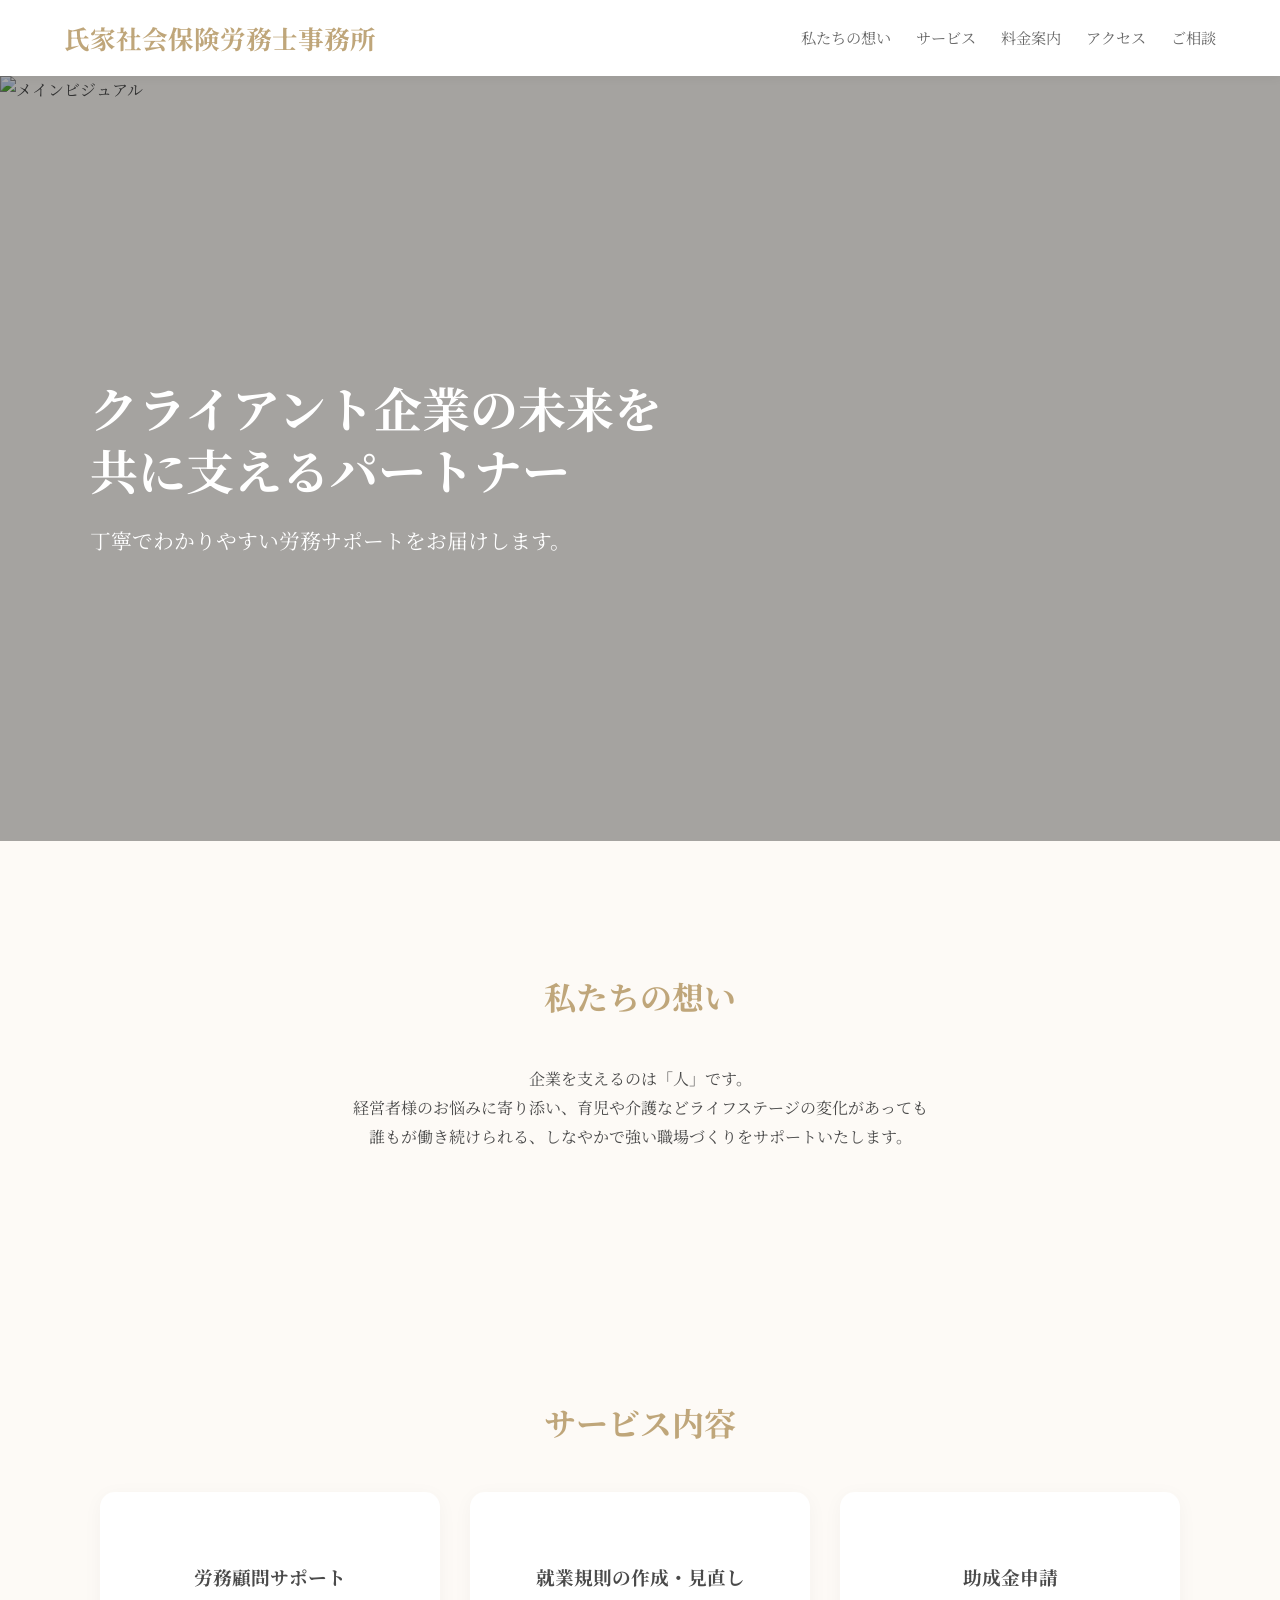
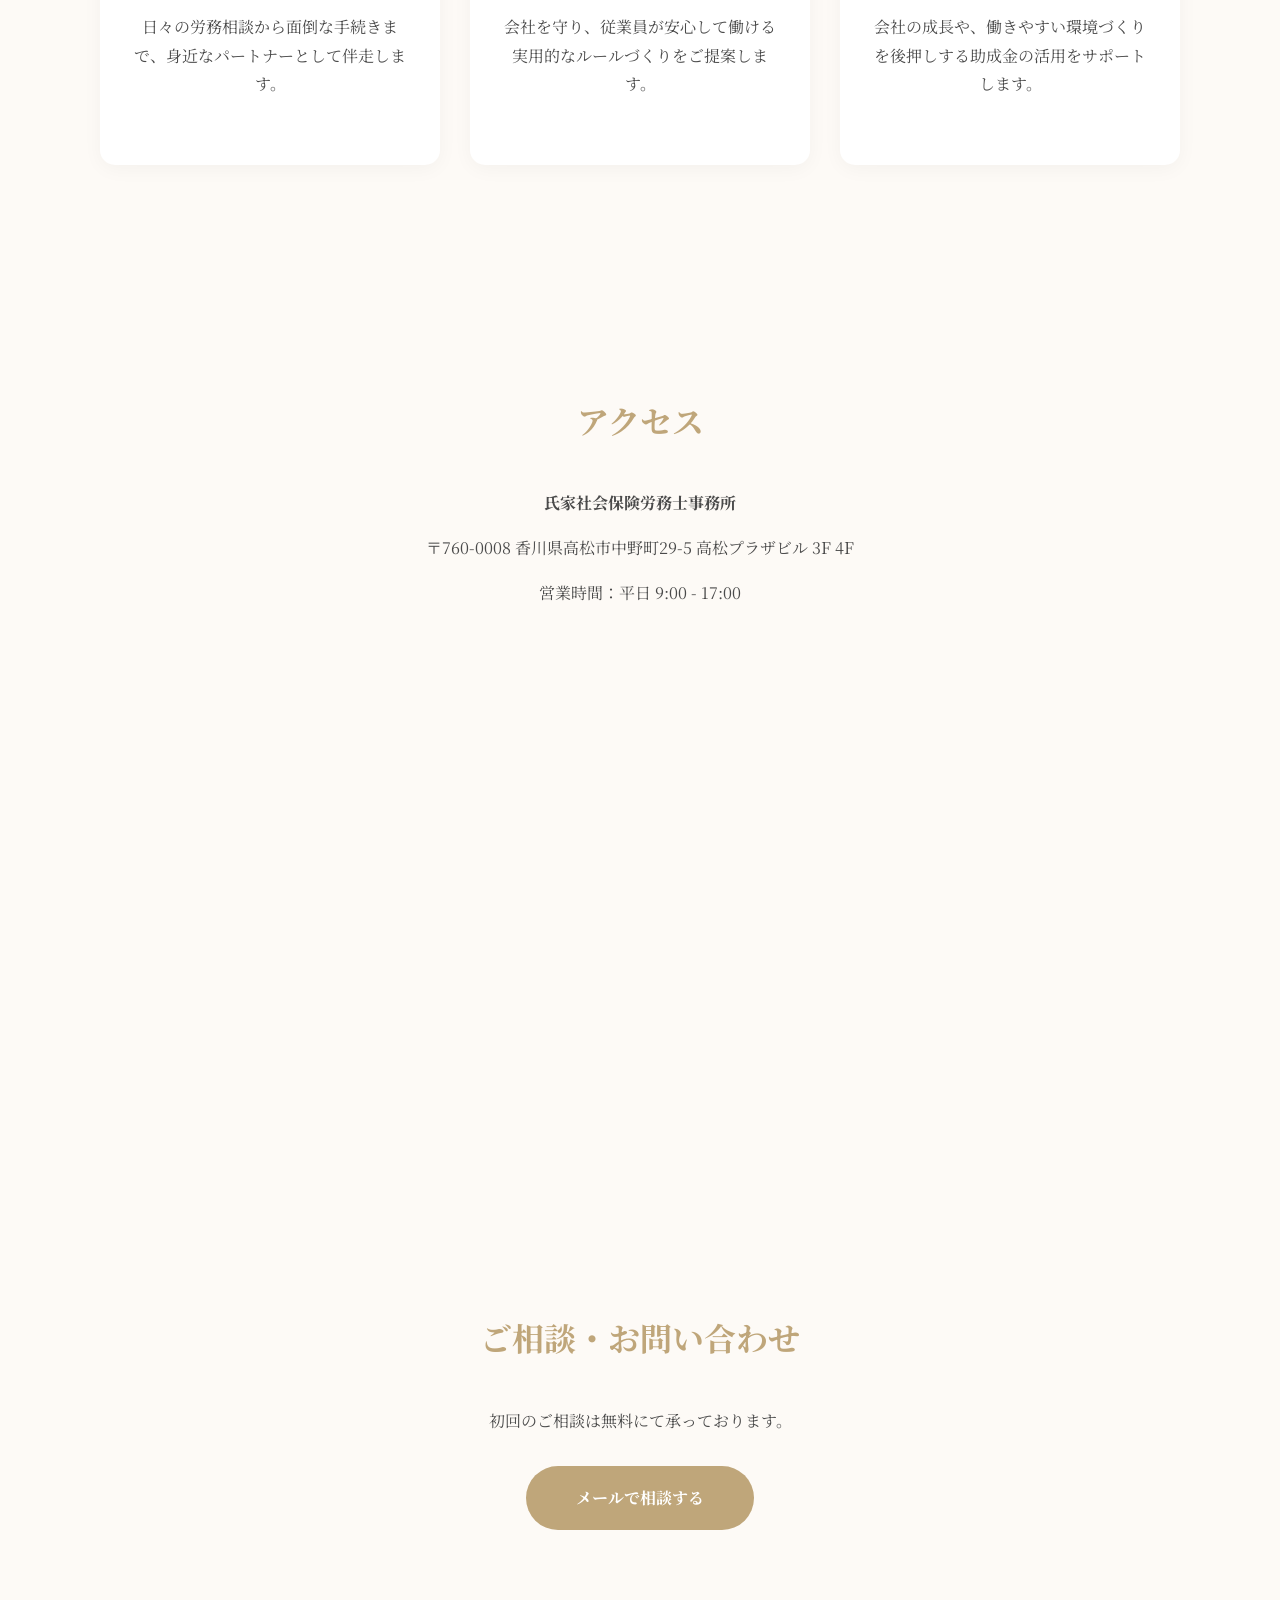
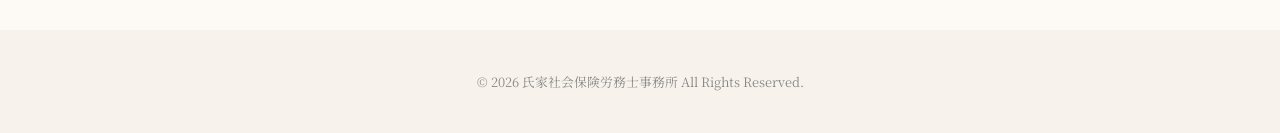
==== index.html @ ab35ffa1 "Add files via upload" ====
<!DOCTYPE html>
<html lang="ja">
<head>
    <meta charset="UTF-8">
    <meta name="viewport" content="width=device-width, initial-scale=1.0">
    <title>氏家社会保険労務士事務所 | 高松市の労務サポート</title>
    <link rel="preconnect" href="https://fonts.googleapis.com">
    <link rel="preconnect" href="https://fonts.gstatic.com" crossorigin>
    <link href="https://fonts.googleapis.com/css2?family=Noto+Serif+JP:wght@400;700&display=swap" rel="stylesheet">
    <link rel="stylesheet" href="style.css">
</head>
<body>
    <header>
        <div class="logo"><a href="index.html">氏家社会保険労務士事務所</a></div>
        <nav>
            <ul>
                <li><a href="#about">私たちの想い</a></li>
                <li><a href="#service">サービス</a></li>
                <li><a href="price.html">料金案内</a></li>
                <li><a href="#access">アクセス</a></li>
                <li><a href="contact.html">ご相談</a></li>
            </ul>
        </nav>
    </header>

    <section class="hero">
        <div class="hero-image-wrapper">
            <img src="hero-image.png" alt="メインビジュアル">
        </div>
        <div class="hero-container fade-in">
            <div class="hero-text">
                <h1>クライアント企業の未来を<br>共に支えるパートナー</h1>
                <p>丁寧でわかりやすい労務サポートをお届けします。</p>
            </div>
        </div>
    </section>

    <section id="about" class="section">
        <div class="container fade-in">
            <h2>私たちの想い</h2>
            <p>企業を支えるのは「人」です。<br>
            経営者様のお悩みに寄り添い、育児や介護などライフステージの変化があっても<br>
            誰もが働き続けられる、しなやかで強い職場づくりをサポートいたします。</p>
        </div>
    </section>

    <section id="service" class="section">
        <h2 class="fade-in">サービス内容</h2>
        <div class="cards">
            <a href="service-consultation.html" class="card fade-in">
                <h3>労務顧問サポート</h3>
                <p>日々の労務相談から面倒な手続きまで、身近なパートナーとして伴走します。</p>
            </a>
            <a href="service-rules.html" class="card fade-in">
                <h3>就業規則の作成・見直し</h3>
                <p>会社を守り、従業員が安心して働ける実用的なルールづくりをご提案します。</p>
            </a>
            <a href="service-subsidy.html" class="card fade-in">
                <h3>助成金申請</h3>
                <p>会社の成長や、働きやすい環境づくりを後押しする助成金の活用をサポートします。</p>
            </a>
        </div>
    </section>

    <section id="access" class="section">
        <h2 class="fade-in">アクセス</h2>
        <div class="access-details fade-in">
            <div class="office-info">
                <p><strong>氏家社会保険労務士事務所</strong></p>
                <p>〒760-0008 香川県高松市中野町29-5 高松プラザビル 3F 4F</p>
                <p>営業時間：平日 9:00 - 17:00</p>
            </div>
        </div>
        <div class="map-container fade-in">
            <iframe src="https://www.google.com/maps/embed?pb=!1m18!1m12!1m3!1d3294.6793310528474!2d134.04126358259532!3d34.33318500357016!2m3!1f0!2f0!3f0!3m2!1i1024!2i768!4f13.1!3m3!1m2!1s0x3553ebbcf564d077%3A0x7cace5f5bb4e8a1f!2z44CSNzYwLTAwMDgg6aaZ5bed55yM6auY5p2-5biC5Lit6YeO55S677yS77yZ4oiS77yVIOmrmOadvuODl-ODqeOCtuODk-ODqw!5e0!3m2!1sja!2sjp!4v1772976611760!5m2!1sja!2sjp" width="600" height="450" style="border:0;" allowfullscreen="" loading="lazy" referrerpolicy="no-referrer-when-downgrade"></iframe>
        </div>
    </section>

    <section id="contact-cta" class="section">
        <h2 class="fade-in">ご相談・お問い合わせ</h2>
        <p class="fade-in">初回のご相談は無料にて承っております。</p>
        <div class="fade-in" style="margin-top: 30px;">
            <a href="contact.html" class="btn">メールで相談する</a>
        </div>
    </section>

    <footer>
        <p class="copyright">© 2026 氏家社会保険労務士事務所 All Rights Reserved.</p>
    </footer>

    <script src="script.js"></script>
</body>
</html>
---- style.css ----
/* --- 全体の基本 --- */
body {
    font-family: 'Noto Serif JP', serif;
    margin: 0;
    line-height: 1.8;
    color: #4a4a4a;
    background-color: #fdfaf6;
    -webkit-tap-highlight-color: transparent; 
}

/* ヘッダー */
header {
    display: flex;
    justify-content: space-between;
    align-items: center;
    padding: 15px 5%;
    background-color: #fff;
    box-shadow: 0 2px 10px rgba(0,0,0,0.05);
    position: sticky;
    top: 0;
    z-index: 100;
}

.logo { font-size: 1.6rem; font-weight: bold; }
.logo a { text-decoration: none; color: #bfa67a; transition: 0.3s; }
.logo a:hover { opacity: 0.7; }

header nav ul {
    list-style: none;
    display: flex;
    gap: 25px;
    margin: 0;
    padding: 0;
}

header nav a { text-decoration: none; color: #666; font-size: 0.95rem; }

/* ヒーロー：全画面・文字左寄せ */
.hero {
    position: relative;
    width: 100%;
    height: 85vh;
    overflow: hidden;
    display: flex;
    align-items: center;
}

.hero::after {
    content: '';
    position: absolute;
    top: 0; left: 0; width: 100%; height: 100%;
    background: rgba(0, 0, 0, 0.35);
    z-index: 1;
}

.hero-image-wrapper { position: absolute; top: 0; left: 0; width: 100%; height: 100%; z-index: 0; }
.hero-image-wrapper img { width: 100%; height: 100%; object-fit: cover; }

.hero-container {
    position: relative;
    z-index: 2;
    width: 100%;
    max-width: 1100px;
    margin: 0 auto;
    padding: 0 5%;
    display: flex;
    justify-content: flex-start;
}

.hero-text { text-align: left; color: #fff; }
.hero h1 { font-size: 3rem; line-height: 1.3; margin-bottom: 20px; }
.hero p { font-size: 1.3rem; }

/* セクション共通 */
.section { padding: 100px 5%; text-align: center; }
.section h2 { font-size: 2rem; color: #bfa67a; margin-bottom: 40px; }

/* カードの動き */
.cards { display: flex; justify-content: center; gap: 30px; flex-wrap: wrap; }
.card {
    display: block;
    text-decoration: none;
    background-color: #fff;
    padding: 50px 30px;
    border-radius: 15px;
    width: 280px;
    box-shadow: 0 4px 20px rgba(0,0,0,0.04);
    transition: transform 0.3s ease, box-shadow 0.3s ease; 
    cursor: pointer;
    color: inherit;
}
.card:hover, .card:active {
    transform: translateY(-10px) !important;
    box-shadow: 0 12px 40px rgba(0,0,0,0.12);
}

/* --- 【絶対固定】お問い合わせフォームデザイン --- */
.contact-page { padding: 80px 5%; background-color: #fff; }
.contact-header { text-align: center; margin-bottom: 60px; }
.contact-header h1 { display: flex; align-items: center; justify-content: center; font-size: 2rem; color: #333; }
.contact-header h1::before, .contact-header h1::after { content: ""; width: 80px; height: 1px; background: #333; margin: 0 20px; }

.form-container { max-width: 700px; margin: 0 auto; } 
.form-group { margin-bottom: 40px; text-align: left; }
.form-group label { display: block; font-weight: bold; font-size: 0.95rem; margin-bottom: 12px; }

.required { background: #e60012; color: #fff; font-size: 0.7rem; padding: 2px 6px; border-radius: 4px; margin-left: 10px; vertical-align: middle; }

.form-input { 
    width: 100%; border: none; border-bottom: 1px solid #ccc; 
    padding: 10px 0; font-size: 1rem; outline: none; transition: 0.3s; 
    background: transparent; display: block; box-sizing: border-box;
}
.form-input:focus { border-bottom: 2px solid #bfa67a; }

.form-select { padding: 8px; border: 1px solid #ccc; border-radius: 4px; width: 150px; }
.form-textarea { width: 100%; height: 150px; border: 1px solid #ccc; padding: 15px; border-radius: 5px; outline: none; box-sizing: border-box; display: block; }

.check-radio-group { display: flex; gap: 20px; margin-top: 5px; flex-wrap: wrap; }
.check-radio-group label { font-weight: normal; cursor: pointer; display: inline-flex; align-items: center; gap: 5px; }

.recaptcha-box { border: 1px solid #ccc; background: #f9f9f9; padding: 20px; width: 260px; margin: 40px 0; }

.submit-area { text-align: center; width: 100%; }
.submit-btn { 
    background: #26c6da; color: #fff; border: none; padding: 15px 80px; 
    font-size: 1.1rem; border-radius: 4px; cursor: pointer; font-weight: bold; 
    transition: 0.3s; display: inline-block; 
}
.submit-btn:hover { background: #00acc1; }

/* --- 料金・詳細ページ共通 --- */
.price-page, .service-detail { padding: 80px 5%; max-width: 900px; margin: 0 auto; }
.price-section, .detail-content { margin-bottom: 80px; }
.price-table { width: 100%; border-collapse: collapse; text-align: left; background: #fff; box-shadow: 0 4px 15px rgba(0,0,0,0.05); margin-bottom: 20px; }
.price-table th, .price-table td { padding: 20px; border-bottom: 1px solid #f0f0f0; }
.price-table th { background-color: #fbf8f2; color: #bfa67a; width: 50%; }

.price-cta { display: flex; justify-content: center; align-items: center; gap: 20px; margin-top: 50px; width: 100%; flex-wrap: wrap; }

.btn { display: inline-block; background-color: #bfa67a; color: #fff; padding: 18px 50px; border-radius: 40px; text-decoration: none; font-weight: bold; transition: 0.3s; text-align: center; }
.btn.secondary { background-color: #555; }
.btn:hover, .btn:active { transform: translateY(-3px); box-shadow: 0 6px 15px rgba(191, 166, 122, 0.5); }

/* フッター：真ん中寄せ */
footer { padding: 40px 5%; background-color: #f7f3ec; text-align: center; }
.copyright { font-size: 0.8rem; color: #888; margin: 0; display: block; }

/* アニメーション */
.fade-in { opacity: 0; transition: 0.8s ease-out; }
.fade-in.show { opacity: 1; transform: translateY(0); }
.fade-in:not(.show) { transform: translateY(30px); }

/* スマホ対応 */
@media (max-width: 768px) {
    header { flex-direction: column; padding: 20px; }
    .hero { height: 60vh; }
    .hero h1 { font-size: 1.8rem; text-align: center; }
    .card { width: 100%; }
    .price-cta { flex-direction: column; gap: 15px; }
    .btn, .submit-btn { width: 100%; padding: 15px 0; }
}
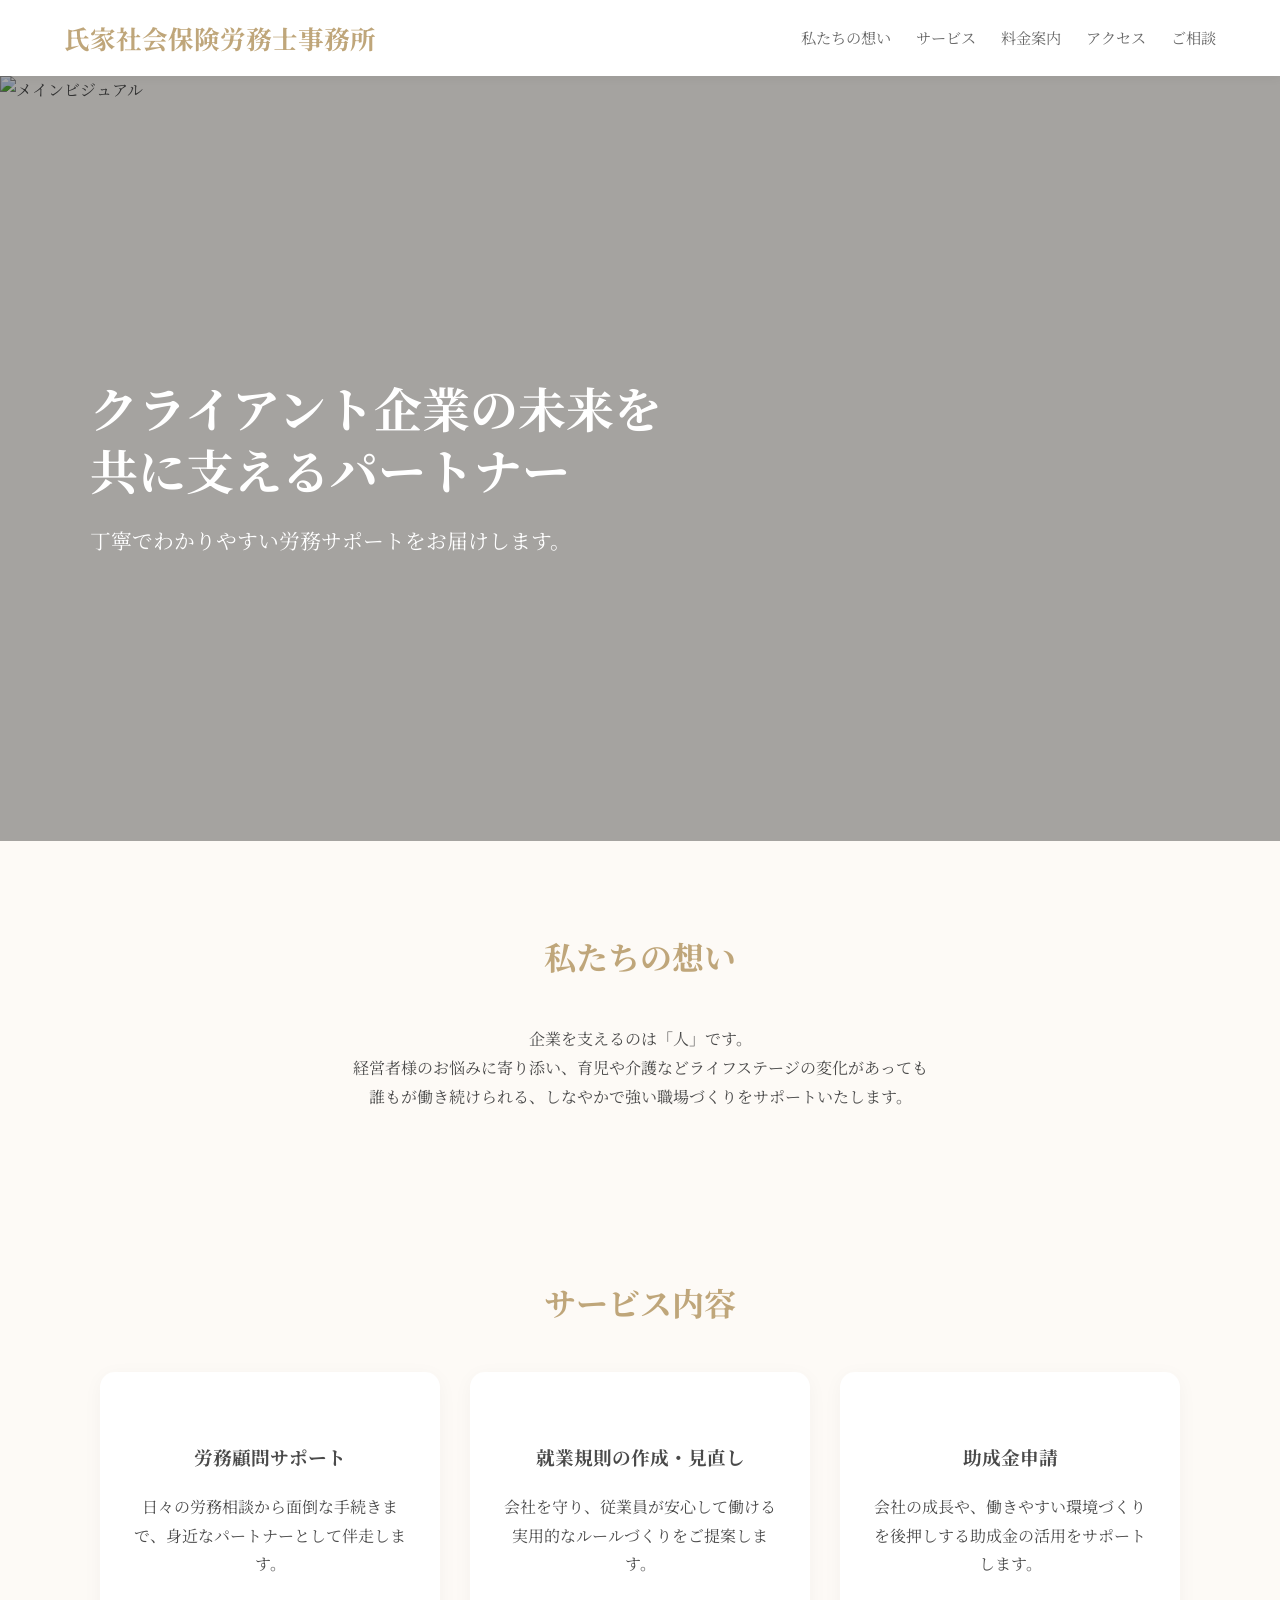
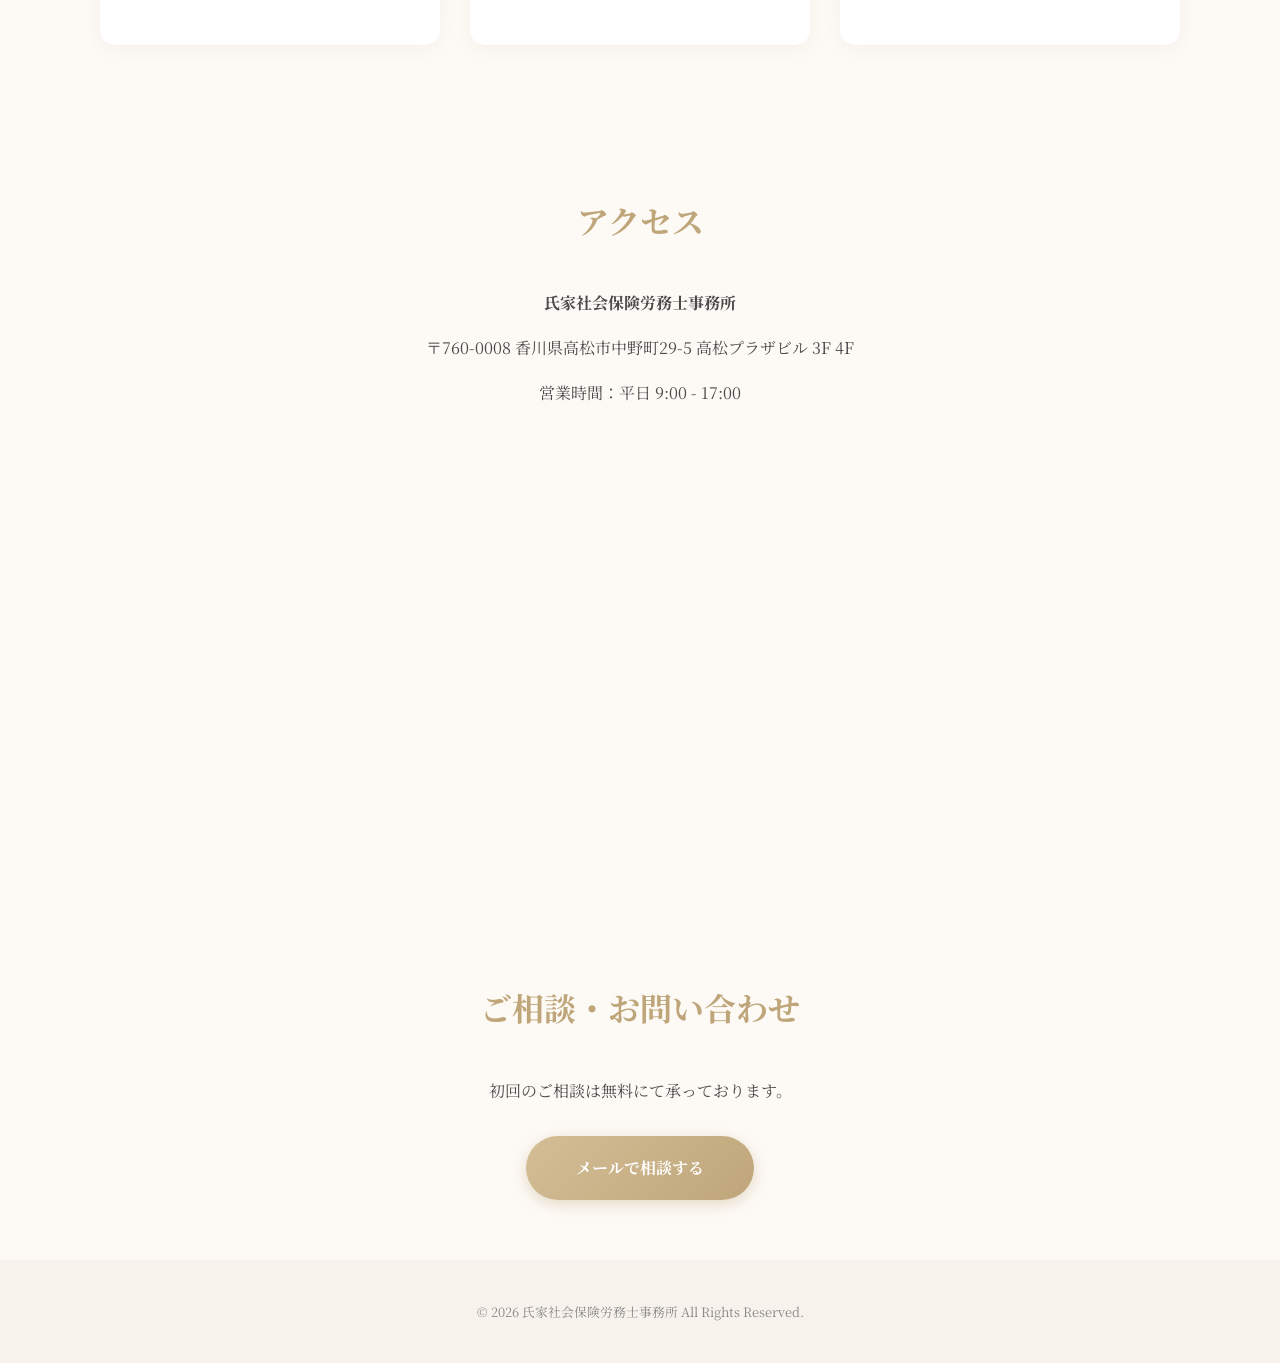
==== commit df10bdb4: "Add files via upload" ====
--- a/index.html
+++ b/index.html
@@ -64,15 +64,13 @@
 
     <section id="access" class="section">
         <h2 class="fade-in">アクセス</h2>
-        <div class="access-details fade-in">
-            <div class="office-info">
-                <p><strong>氏家社会保険労務士事務所</strong></p>
-                <p>〒760-0008 香川県高松市中野町29-5 高松プラザビル 3F 4F</p>
-                <p>営業時間：平日 9:00 - 17:00</p>
-            </div>
+        <div class="office-info fade-in">
+            <p><strong>氏家社会保険労務士事務所</strong></p>
+            <p>〒760-0008 香川県高松市中野町29-5 高松プラザビル 3F 4F</p>
+            <p>営業時間：平日 9:00 - 17:00</p>
         </div>
         <div class="map-container fade-in">
-            <iframe src="https://www.google.com/maps/embed?pb=!1m18!1m12!1m3!1d3294.6793310528474!2d134.04126358259532!3d34.33318500357016!2m3!1f0!2f0!3f0!3m2!1i1024!2i768!4f13.1!3m3!1m2!1s0x3553ebbcf564d077%3A0x7cace5f5bb4e8a1f!2z44CSNzYwLTAwMDgg6aaZ5bed55yM6auY5p2-5biC5Lit6YeO55S677yS77yZ4oiS77yVIOmrmOadvuODl-ODqeOCtuODk-ODqw!5e0!3m2!1sja!2sjp!4v1772976611760!5m2!1sja!2sjp" width="600" height="450" style="border:0;" allowfullscreen="" loading="lazy" referrerpolicy="no-referrer-when-downgrade"></iframe>
+            <iframe src="https://www.google.com/maps/embed?pb=!1m18!1m12!1m3!1d3294.679328323948!2d134.04355957552931!3d34.333185073052505!2m3!1f0!2f0!3f0!3m2!1i1024!2i768!4f13.1!3m3!1m2!1s0x3553eb00141c93cf%3A0x88bb1aa2c9298802!2z5rCP5a6256S-5Lya5L-d6Zm65Yq05YuZ5aOr5LqL5YuZ5omA!5e0!3m2!1sja!2sjp!4v1773227459127!5m2!1sja!2sjp" width="600" height="450" style="border:0;" allowfullscreen="" loading="lazy" referrerpolicy="no-referrer-when-downgrade"></iframe>
         </div>
     </section>
 
--- a/style.css
+++ b/style.css
@@ -1,11 +1,10 @@
-/* --- 全体の基本 --- */
+/* --- ベース --- */
 body {
     font-family: 'Noto Serif JP', serif;
     margin: 0;
     line-height: 1.8;
     color: #4a4a4a;
     background-color: #fdfaf6;
-    -webkit-tap-highlight-color: transparent; 
 }
 
 /* ヘッダー */
@@ -23,7 +22,6 @@
 
 .logo { font-size: 1.6rem; font-weight: bold; }
 .logo a { text-decoration: none; color: #bfa67a; transition: 0.3s; }
-.logo a:hover { opacity: 0.7; }
 
 header nav ul {
     list-style: none;
@@ -35,7 +33,7 @@
 
 header nav a { text-decoration: none; color: #666; font-size: 0.95rem; }
 
-/* ヒーロー：全画面・文字左寄せ */
+/* ヒーロー */
 .hero {
     position: relative;
     width: 100%;
@@ -71,11 +69,7 @@
 .hero h1 { font-size: 3rem; line-height: 1.3; margin-bottom: 20px; }
 .hero p { font-size: 1.3rem; }
 
-/* セクション共通 */
-.section { padding: 100px 5%; text-align: center; }
-.section h2 { font-size: 2rem; color: #bfa67a; margin-bottom: 40px; }
-
-/* カードの動き */
+/* カード */
 .cards { display: flex; justify-content: center; gap: 30px; flex-wrap: wrap; }
 .card {
     display: block;
@@ -86,7 +80,6 @@
     width: 280px;
     box-shadow: 0 4px 20px rgba(0,0,0,0.04);
     transition: transform 0.3s ease, box-shadow 0.3s ease; 
-    cursor: pointer;
     color: inherit;
 }
 .card:hover, .card:active {
@@ -94,18 +87,18 @@
     box-shadow: 0 12px 40px rgba(0,0,0,0.12);
 }
 
-/* --- 【絶対固定】お問い合わせフォームデザイン --- */
+/* --- お問い合わせフォーム固定デザイン --- */
+.br-sp { display: none; } /* PCでは改行タグを「存在しないもの」として扱う */
 .contact-page { padding: 80px 5%; background-color: #fff; }
 .contact-header { text-align: center; margin-bottom: 60px; }
 .contact-header h1 { display: flex; align-items: center; justify-content: center; font-size: 2rem; color: #333; }
 .contact-header h1::before, .contact-header h1::after { content: ""; width: 80px; height: 1px; background: #333; margin: 0 20px; }
-
 .form-container { max-width: 700px; margin: 0 auto; } 
 .form-group { margin-bottom: 40px; text-align: left; }
 .form-group label { display: block; font-weight: bold; font-size: 0.95rem; margin-bottom: 12px; }
-
 .required { background: #e60012; color: #fff; font-size: 0.7rem; padding: 2px 6px; border-radius: 4px; margin-left: 10px; vertical-align: middle; }
 
+/* 入力欄（下線のみ） */
 .form-input { 
     width: 100%; border: none; border-bottom: 1px solid #ccc; 
     padding: 10px 0; font-size: 1rem; outline: none; transition: 0.3s; 
@@ -113,15 +106,18 @@
 }
 .form-input:focus { border-bottom: 2px solid #bfa67a; }
 
-.form-select { padding: 8px; border: 1px solid #ccc; border-radius: 4px; width: 150px; }
+/* セレクトボックスのスタイル */
+.form-select { 
+    padding: 10px; border: 1px solid #ccc; border-radius: 4px; 
+    width: 100%; max-width: 200px; font-size: 0.95rem; outline: none;
+}
+.form-select:focus { border: 1px solid #bfa67a; }
+
 .form-textarea { width: 100%; height: 150px; border: 1px solid #ccc; padding: 15px; border-radius: 5px; outline: none; box-sizing: border-box; display: block; }
-
-.check-radio-group { display: flex; gap: 20px; margin-top: 5px; flex-wrap: wrap; }
-.check-radio-group label { font-weight: normal; cursor: pointer; display: inline-flex; align-items: center; gap: 5px; }
-
-.recaptcha-box { border: 1px solid #ccc; background: #f9f9f9; padding: 20px; width: 260px; margin: 40px 0; }
+.check-radio-group { display: flex; gap: 20px; margin-top: 5px; }
 
 .submit-area { text-align: center; width: 100%; }
+/* 送信ボタン（ターコイズ） */
 .submit-btn { 
     background: #26c6da; color: #fff; border: none; padding: 15px 80px; 
     font-size: 1.1rem; border-radius: 4px; cursor: pointer; font-weight: bold; 
@@ -129,20 +125,59 @@
 }
 .submit-btn:hover { background: #00acc1; }
 
-/* --- 料金・詳細ページ共通 --- */
+/* 料金・詳細ページ共通 */
 .price-page, .service-detail { padding: 80px 5%; max-width: 900px; margin: 0 auto; }
-.price-section, .detail-content { margin-bottom: 80px; }
-.price-table { width: 100%; border-collapse: collapse; text-align: left; background: #fff; box-shadow: 0 4px 15px rgba(0,0,0,0.05); margin-bottom: 20px; }
+.price-table { width: 100%; border-collapse: collapse; text-align: left; background: #fff; box-shadow: 0 4px 15px rgba(0,0,0,0.05); }
 .price-table th, .price-table td { padding: 20px; border-bottom: 1px solid #f0f0f0; }
-.price-table th { background-color: #fbf8f2; color: #bfa67a; width: 50%; }
-
+.price-table th { background-color: #fbf8f2; color: #bfa67a; }
 .price-cta { display: flex; justify-content: center; align-items: center; gap: 20px; margin-top: 50px; width: 100%; flex-wrap: wrap; }
-
-.btn { display: inline-block; background-color: #bfa67a; color: #fff; padding: 18px 50px; border-radius: 40px; text-decoration: none; font-weight: bold; transition: 0.3s; text-align: center; }
-.btn.secondary { background-color: #555; }
-.btn:hover, .btn:active { transform: translateY(-3px); box-shadow: 0 6px 15px rgba(191, 166, 122, 0.5); }
-
-/* フッター：真ん中寄せ */
+/* ボタンの基本デザイン（立体感・グラデーション） */
+.btn {
+    display: inline-block;
+    background: linear-gradient(135deg, #d4bd96 0%, #bfa67a 100%); /* 金色系のグラデーション */
+    color: #fff;
+    padding: 18px 50px;
+    border-radius: 50px;      /* さらに丸みを出して柔らかい印象に */
+    text-decoration: none;
+    font-weight: bold;
+    transition: all 0.3s ease; /* 動きをなめらかに */
+    text-align: center;
+    box-shadow: 0 4px 15px rgba(191, 166, 122, 0.4); /* ふんわりした影で浮かせる */
+    border: none;
+}
+
+/* マウスを乗せた時（ホバー）の動き */
+.btn:hover {
+    transform: translateY(-3px); /* 3ピクセル上に浮かせる */
+    box-shadow: 0 8px 25px rgba(191, 166, 122, 0.5); /* 影を強くして立体感を強調 */
+    filter: brightness(1.1);    /* 少しだけ明るくして「光った」感じを出す */
+}
+
+/* クリックした瞬間の動き */
+.btn:active {
+    transform: translateY(1px);  /* 1ピクセル沈ませて「押した感」を出す */
+    box-shadow: 0 2px 10px rgba(191, 166, 122, 0.3);
+}
+
+/* 2番目のボタン（サブ）の色 */
+.btn.secondary {
+    background: #555;
+    box-shadow: 0 4px 15px rgba(0, 0, 0, 0.2);
+}
+
+/* セクション共通 */
+.section { padding: 60px 5%; text-align: center; }
+.section h2 { font-size: 2rem; color: #bfa67a; margin-bottom: 40px; }
+
+/* マップを画面幅に合わせる */
+.map-container iframe {
+    width: 100%;       /* 画面の横幅いっぱいにする */
+    max-width: 1000px;  /* でもパソコンでは1000px以上にならないようにする */
+    height: 400px;     /* 高さを少し調整 */
+    border-radius: 12px; /* ついでに角を丸くして優しくします */
+}
+
+/* フッター */
 footer { padding: 40px 5%; background-color: #f7f3ec; text-align: center; }
 .copyright { font-size: 0.8rem; color: #888; margin: 0; display: block; }
 
@@ -153,10 +188,108 @@
 
 /* スマホ対応 */
 @media (max-width: 768px) {
-    header { flex-direction: column; padding: 20px; }
+    /* ヘッダー全体の余白を少し詰める */
+    header { 
+        flex-direction: column; 
+        padding: 15px 10px; 
+    }
+
+    /* スマホでの各セクションの余白をさらに狭くする */
+    .section {
+        padding: 40px 5%; /* スマホでは上下40pxくらいがちょうど良いです */
+    }
+
+    /* マップの縦幅を縮めて横長にする */
+    .map-container iframe {
+        height: 200px; /* 450pxから250pxに縮めて、スッキリした長方形にします */
+    }
+
+    /* メニューの間隔と文字サイズを調整して1行に収める */
+    header nav ul { 
+        margin-top: 15px; 
+        gap: 10px;      /* 項目間の隙間を狭くしました */
+        justify-content: center;
+    }
+
+    header nav a { 
+        font-size: 0.8rem;    /* 文字を少しだけ小さくしました */
+        white-space: nowrap;  /* 文字が途中で折れ曲がらないようにする魔法です */
+    }
+
+    /* ヒーローエリアの調整 */
     .hero { height: 60vh; }
-    .hero h1 { font-size: 1.8rem; text-align: center; }
-    .card { width: 100%; }
-    .price-cta { flex-direction: column; gap: 15px; }
-    .btn, .submit-btn { width: 100%; padding: 15px 0; }
+    
+    .hero h1 { 
+        font-size: 1.5rem; 
+        text-align: left;     /* 中央寄せから「左寄せ」に変更しました */
+        max-width: 85%;       /* 右側に少し余裕を持たせてバランスを取ります */
+    }
+
+    /* カードのサイズを統一して文字を小さくする設定 */
+    .cards {
+        display: flex;
+        flex-wrap: wrap;
+        justify-content: center;
+        gap: 15px;
+    }
+
+    .card {
+        width: calc(50% - 10px); 
+        padding: 10px 10px;      /* 20pxから10pxに半分にしました */
+        min-height: 170px;       /* 220pxから170pxにギュッと縮めました */
+        display: flex;
+        flex-direction: column;
+        justify-content: center; 
+        box-sizing: border-box;
+    }
+
+    /* カード内のタイトルの文字サイズ */
+    .card h3 {
+        font-size: 0.95rem;      /* 1.6remから大幅に小さくして1行に収まりやすくします */
+        margin-bottom: 8px;
+    }
+
+    /* カード内の説明文の文字サイズ */
+    .card p {
+        font-size: 0.75rem;      /* 文字を小さくして情報量を確保 */
+        line-height: 1.5;
+        margin: 0;
+    }
+
+    /* 3枚目のサイズも1・2枚目と全く同じにする */
+    .card:last-child {
+        width: calc(50% - 10px); 
+        margin-top: 0;
+    }
+
+    /* お問い合わせページのヘッダー（タイトル周り）の調整 */
+    .contact-page { 
+        padding: 40px 5% !important; /* 上下の余白を詰める */
+    }
+
+    .contact-header h1 { 
+        font-size: 1.4rem !important; /* 文字を少し小さく */
+        white-space: nowrap;          /* 絶対に改行させない魔法 */
+    }
+
+    .contact-header h1::before, .contact-header h1::after { 
+        width: 20px !important;       /* 横線をかなり短くしてタイトルを主役に */
+        margin: 0 10px !important; 
+    }
+
+    .contact-header p { 
+        font-size: 0.85rem;           /* 説明文も少し小さくしてバランスを取る */
+        line-height: 1.6;
+        padding: 0 10px;
+    }
+
+    /* お問い合わせページのロゴ周りをコンパクトに */
+    .contact-page header {
+        padding: 10px !important;
+    }
+    .contact-page .logo {
+        font-size: 1.2rem !important;
+    }
+
+    .br-sp { display: block; } /* スマホの画面幅になったら、改行を有効にする */
 }
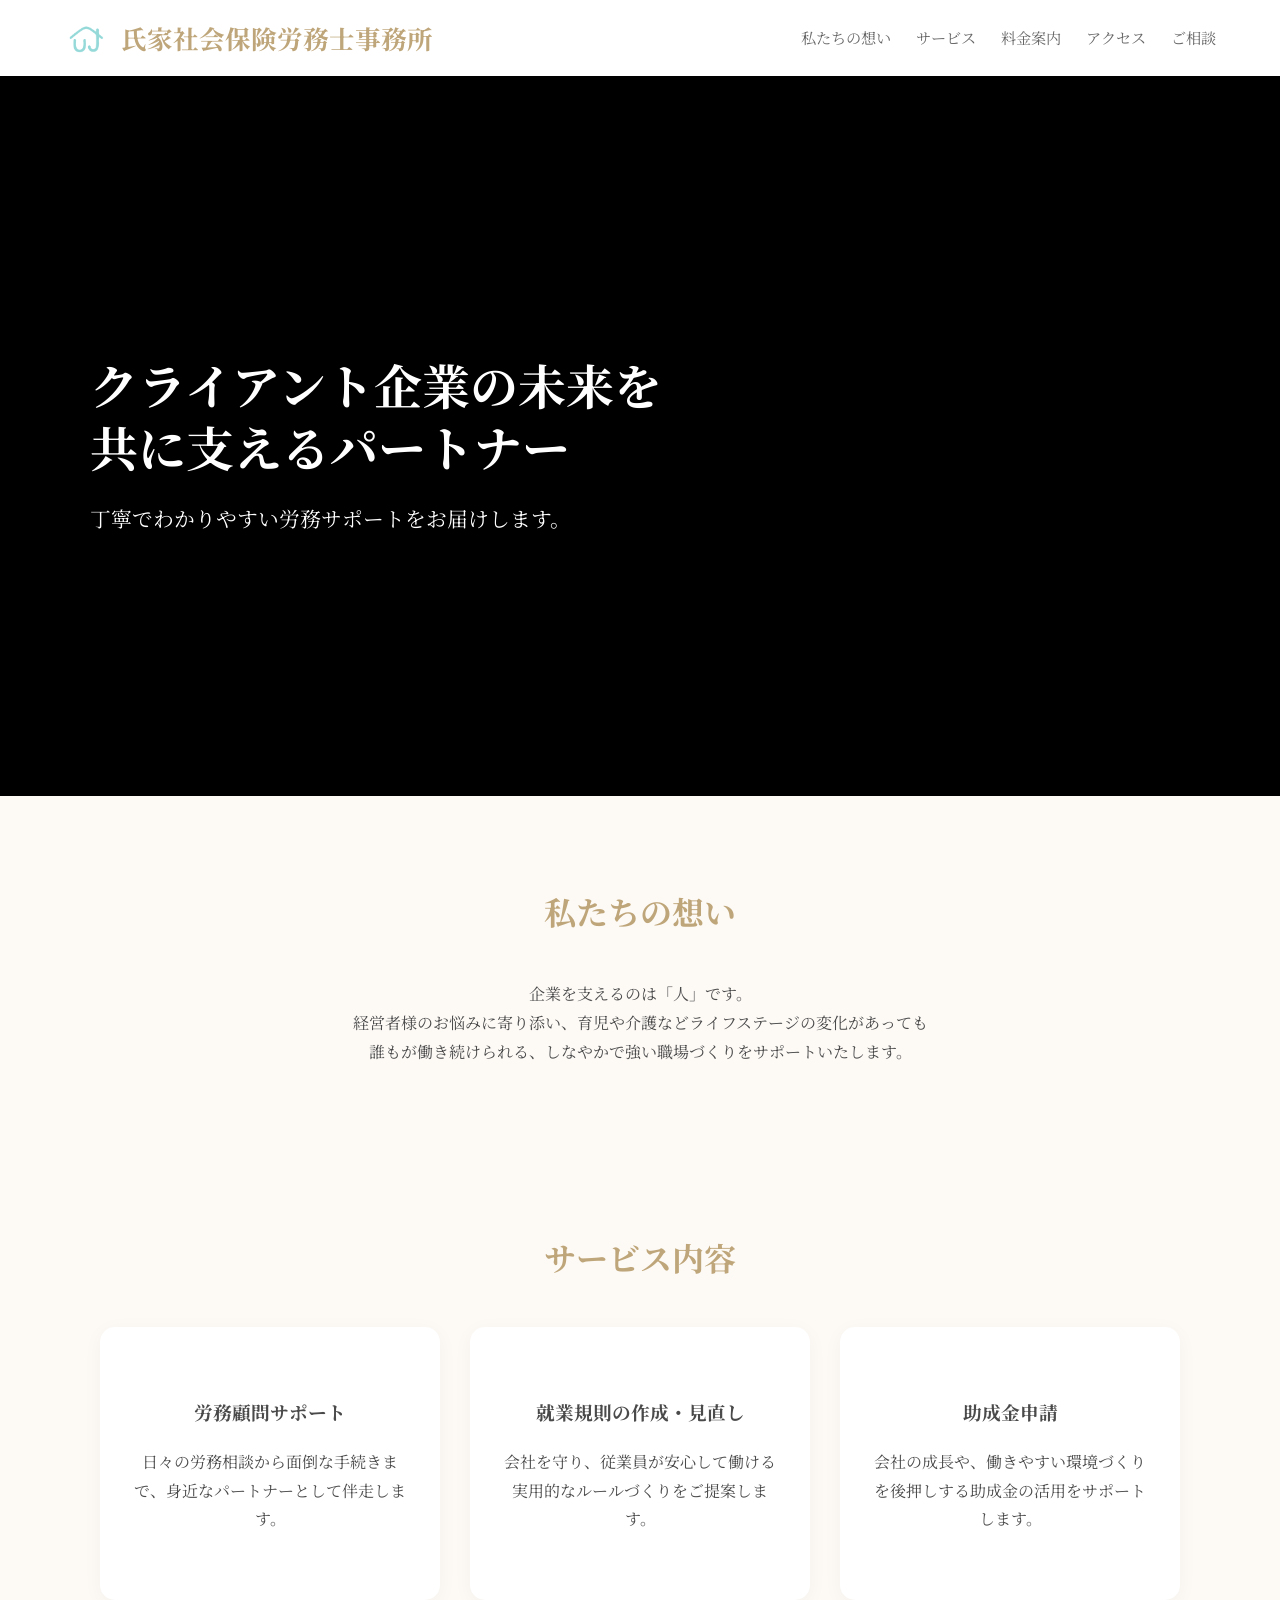
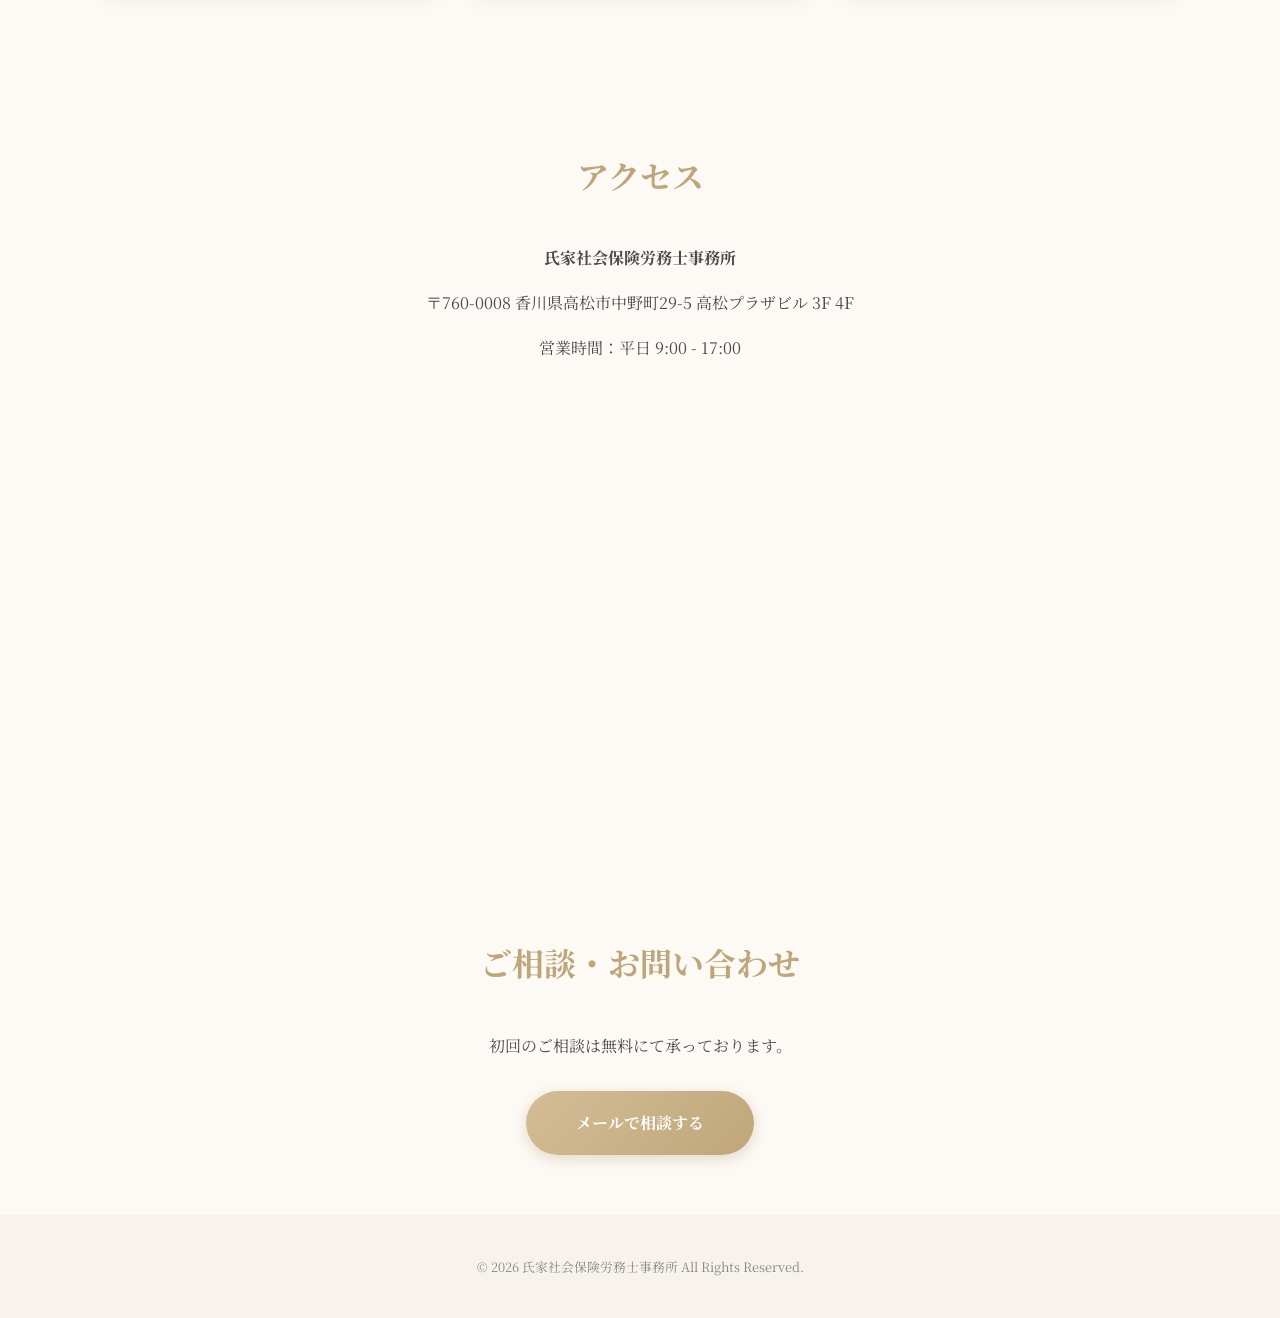
==== commit ce334210: "Add files via upload" ====
--- a/index.html
+++ b/index.html
@@ -4,6 +4,7 @@
     <meta charset="UTF-8">
     <meta name="viewport" content="width=device-width, initial-scale=1.0">
     <title>氏家社会保険労務士事務所 | 高松市の労務サポート</title>
+    <link rel="icon" href="favicon.png" type="image/png">
     <link rel="preconnect" href="https://fonts.googleapis.com">
     <link rel="preconnect" href="https://fonts.gstatic.com" crossorigin>
     <link href="https://fonts.googleapis.com/css2?family=Noto+Serif+JP:wght@400;700&display=swap" rel="stylesheet">
@@ -11,7 +12,10 @@
 </head>
 <body>
     <header>
-        <div class="logo"><a href="index.html">氏家社会保険労務士事務所</a></div>
+        <a href="index.html" class="logo">
+            <img src="logo.png" alt="ロゴ" class="logo-mark">
+            氏家社会保険労務士事務所
+        </a>
         <nav>
             <ul>
                 <li><a href="#about">私たちの想い</a></li>
@@ -24,14 +28,15 @@
     </header>
 
     <section class="hero">
-        <div class="hero-image-wrapper">
-            <img src="hero-image.png" alt="メインビジュアル">
-        </div>
-        <div class="hero-container fade-in">
-            <div class="hero-text">
-                <h1>クライアント企業の未来を<br>共に支えるパートナー</h1>
-                <p>丁寧でわかりやすい労務サポートをお届けします。</p>
-            </div>
+        <div class="hero-slide active" style="background-image: url('hero1.png');"></div>
+        <div class="hero-slide" style="background-image: url('hero2.png');"></div>
+        <div class="hero-slide" style="background-image: url('hero3.png');"></div>
+        <div class="hero-slide" style="background-image: url('hero4.png');"></div>
+        <div class="hero-slide" style="background-image: url('hero5.png');"></div>
+
+        <div class="hero-content fade-up">
+            <h1>クライアント企業の未来を<br>共に支えるパートナー</h1>
+            <p>丁寧でわかりやすい労務サポートをお届けします。</p>
         </div>
     </section>
 
--- a/style.css
+++ b/style.css
@@ -20,8 +20,40 @@
     z-index: 100;
 }
 
-.logo { font-size: 1.6rem; font-weight: bold; }
-.logo a { text-decoration: none; color: #bfa67a; transition: 0.3s; }
+/* --- ロゴ周りの修正：決定版 --- */
+
+/* 1. 文字とロゴ全体の設定 */
+.logo { 
+    font-size: 1.6rem; 
+    font-weight: bold; 
+    text-decoration: none !important; /* 下線を絶対消す */
+    
+    display: flex; 
+    align-items: center; 
+    gap: 12px; 
+    transition: 0.3s;
+}
+
+/* 2. 色を「絶対に」シャンパンゴールドに固定する設定 */
+.logo,
+.logo:link,
+.logo:visited,
+.logo:hover,
+.logo:active {
+    color: #bfa67a !important; /* これで紫にはなりません！ */
+}
+
+/* 3. ロゴマークのサイズ調整 */
+.logo-mark {
+    height: 1.4em;   /* 1.2だと大きく、1.0だと小さく感じる場合は1.1がベストです */
+    width: auto;
+    display: block;  /* 余計な隙間を消す */
+}
+
+/* マウスを乗せたときだけ、少しだけ薄くする（反応を出す） */
+.logo:hover {
+    opacity: 0.7;
+}
 
 header nav ul {
     list-style: none;
@@ -33,41 +65,71 @@
 
 header nav a { text-decoration: none; color: #666; font-size: 0.95rem; }
 
-/* ヒーロー */
+/* --- ヒーローエリア全体 --- */
 .hero {
     position: relative;
+    height: 80vh;        /* パソコンでの高さ（お好みで調整してください） */
+    display: flex;
+    align-items: center; /* 文字を上下中央に配置 */
+    overflow: hidden;
+    background-color: #000;
+}
+
+/* --- 背景スライド（1枚ずつ） --- */
+.hero-slide {
+    position: absolute;
+    top: 0;
+    left: 0;
     width: 100%;
-    height: 85vh;
-    overflow: hidden;
-    display: flex;
-    align-items: center;
-}
-
+    height: 100%;
+    background-size: cover;
+    background-position: center;
+    opacity: 0;           /* 最初は透明 */
+    transition: opacity 1.5s ease-in-out; /* 1.5秒かけてふわっと切り替え */
+    z-index: 1;
+}
+
+/* 表示されている画像（active）の設定 */
+.hero-slide.active {
+    opacity: 1;
+}
+
+/* 画像を少し暗くして文字を読みやすくする（オーバーレイ） */
 .hero::after {
     content: '';
     position: absolute;
-    top: 0; left: 0; width: 100%; height: 100%;
-    background: rgba(0, 0, 0, 0.35);
-    z-index: 1;
-}
-
-.hero-image-wrapper { position: absolute; top: 0; left: 0; width: 100%; height: 100%; z-index: 0; }
-.hero-image-wrapper img { width: 100%; height: 100%; object-fit: cover; }
-
-.hero-container {
+    top: 0;
+    left: 0;
+    width: 100%;
+    height: 100%;
+    background: rgba(0, 0, 0, 0.3); /* 0.3を大きくするとより暗くなります */
+    z-index: 2;
+}
+
+/* --- 文字コンテンツの入れ物 --- */
+.hero-content {
     position: relative;
-    z-index: 2;
+    z-index: 10;         /* 画像や影よりも手前に出す */
     width: 100%;
-    max-width: 1100px;
+    max-width: 1100px;   /* 元の container と同じ幅 */
     margin: 0 auto;
     padding: 0 5%;
-    display: flex;
-    justify-content: flex-start;
-}
-
-.hero-text { text-align: left; color: #fff; }
-.hero h1 { font-size: 3rem; line-height: 1.3; margin-bottom: 20px; }
-.hero p { font-size: 1.3rem; }
+    color: #fff;
+    text-align: left;    /* 元の text-align: left を維持 */
+}
+
+/* 文字のサイズ調整 */
+.hero h1 { 
+    font-size: 3rem; 
+    line-height: 1.3; 
+    margin-bottom: 20px; 
+    text-shadow: 2px 2px 10px rgba(0,0,0,0.5); /* 文字に影をつけてさらに読みやすく */
+}
+
+.hero p { 
+    font-size: 1.3rem; 
+    text-shadow: 1px 1px 5px rgba(0,0,0,0.5);
+}
 
 /* カード */
 .cards { display: flex; justify-content: center; gap: 30px; flex-wrap: wrap; }
@@ -186,6 +248,25 @@
 .fade-in.show { opacity: 1; transform: translateY(0); }
 .fade-in:not(.show) { transform: translateY(30px); }
 
+/* --- キャッチコピーのアニメーション設定 --- */
+
+/* 1. 動きの正体（アニメーションの定義） */
+@keyframes fadeUp {
+    from {
+        opacity: 0;
+        transform: translateY(30px); /* 30px下からスタート */
+    }
+    to {
+        opacity: 1;
+        transform: translateY(0);    /* 元の位置へ */
+    }
+}
+
+/* 2. アニメーションを実行するクラス */
+.fade-up {
+    animation: fadeUp 1.5s ease-out forwards; /* 1.5秒かけて実行 */
+}
+
 /* スマホ対応 */
 @media (max-width: 768px) {
     /* ヘッダー全体の余白を少し詰める */
@@ -217,12 +298,10 @@
     }
 
     /* ヒーローエリアの調整 */
+    @media (max-width: 768px) {
     .hero { height: 60vh; }
-    
-    .hero h1 { 
-        font-size: 1.5rem; 
-        text-align: left;     /* 中央寄せから「左寄せ」に変更しました */
-        max-width: 85%;       /* 右側に少し余裕を持たせてバランスを取ります */
+    .hero h1 { font-size: 1.5rem; } /* 以前の調整に合わせて小さく */
+    .hero p { font-size: 1rem; }
     }
 
     /* カードのサイズを統一して文字を小さくする設定 */
@@ -292,4 +371,11 @@
     }
 
     .br-sp { display: block; } /* スマホの画面幅になったら、改行を有効にする */
+
+    /* 各セクションのタイトルの文字サイズを調整 */
+    .section h2 {
+        font-size: 1.5rem;    /* 2remくらいだったものを1.5まで小さくします */
+        white-space: nowrap;  /* 絶対に改行させないという強い意志 */
+        letter-spacing: -0.5px; /* 文字の間隔をほんの少しだけ詰めて収まりを良くします */
+    }
 }
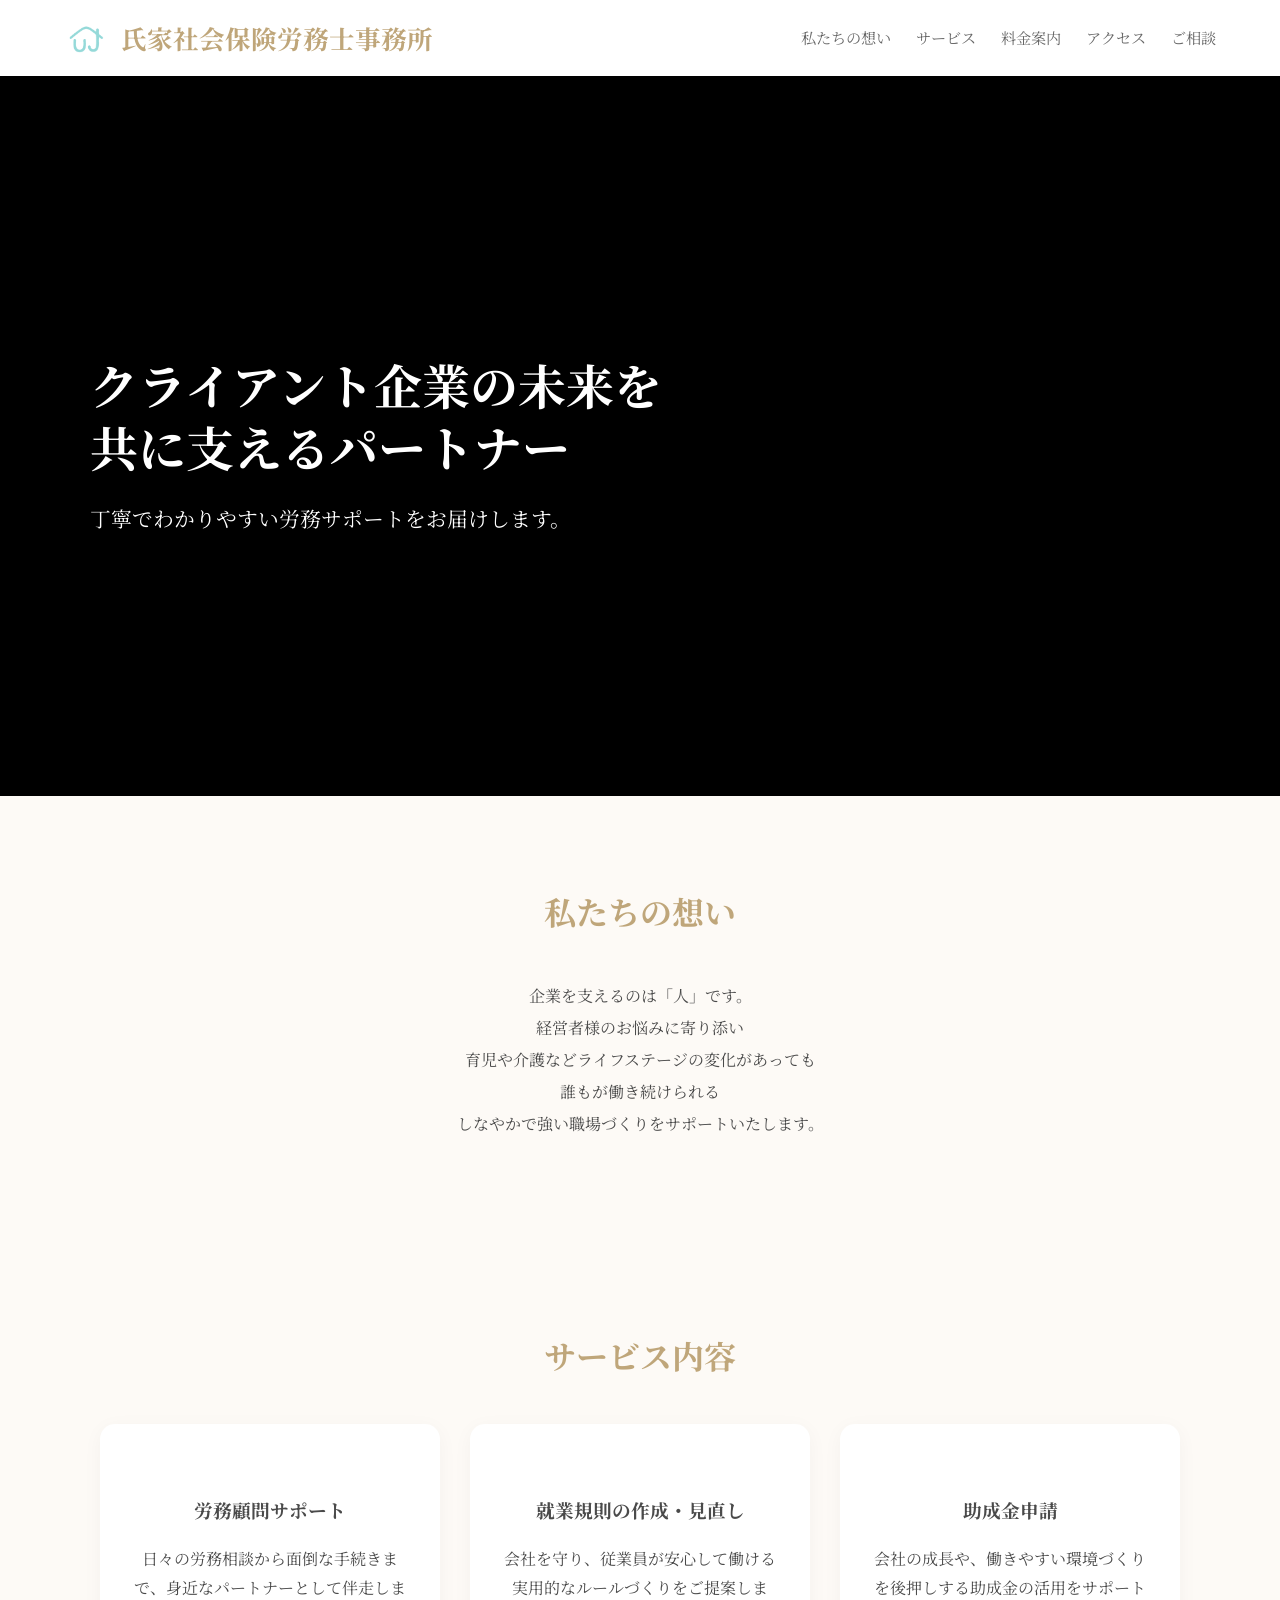
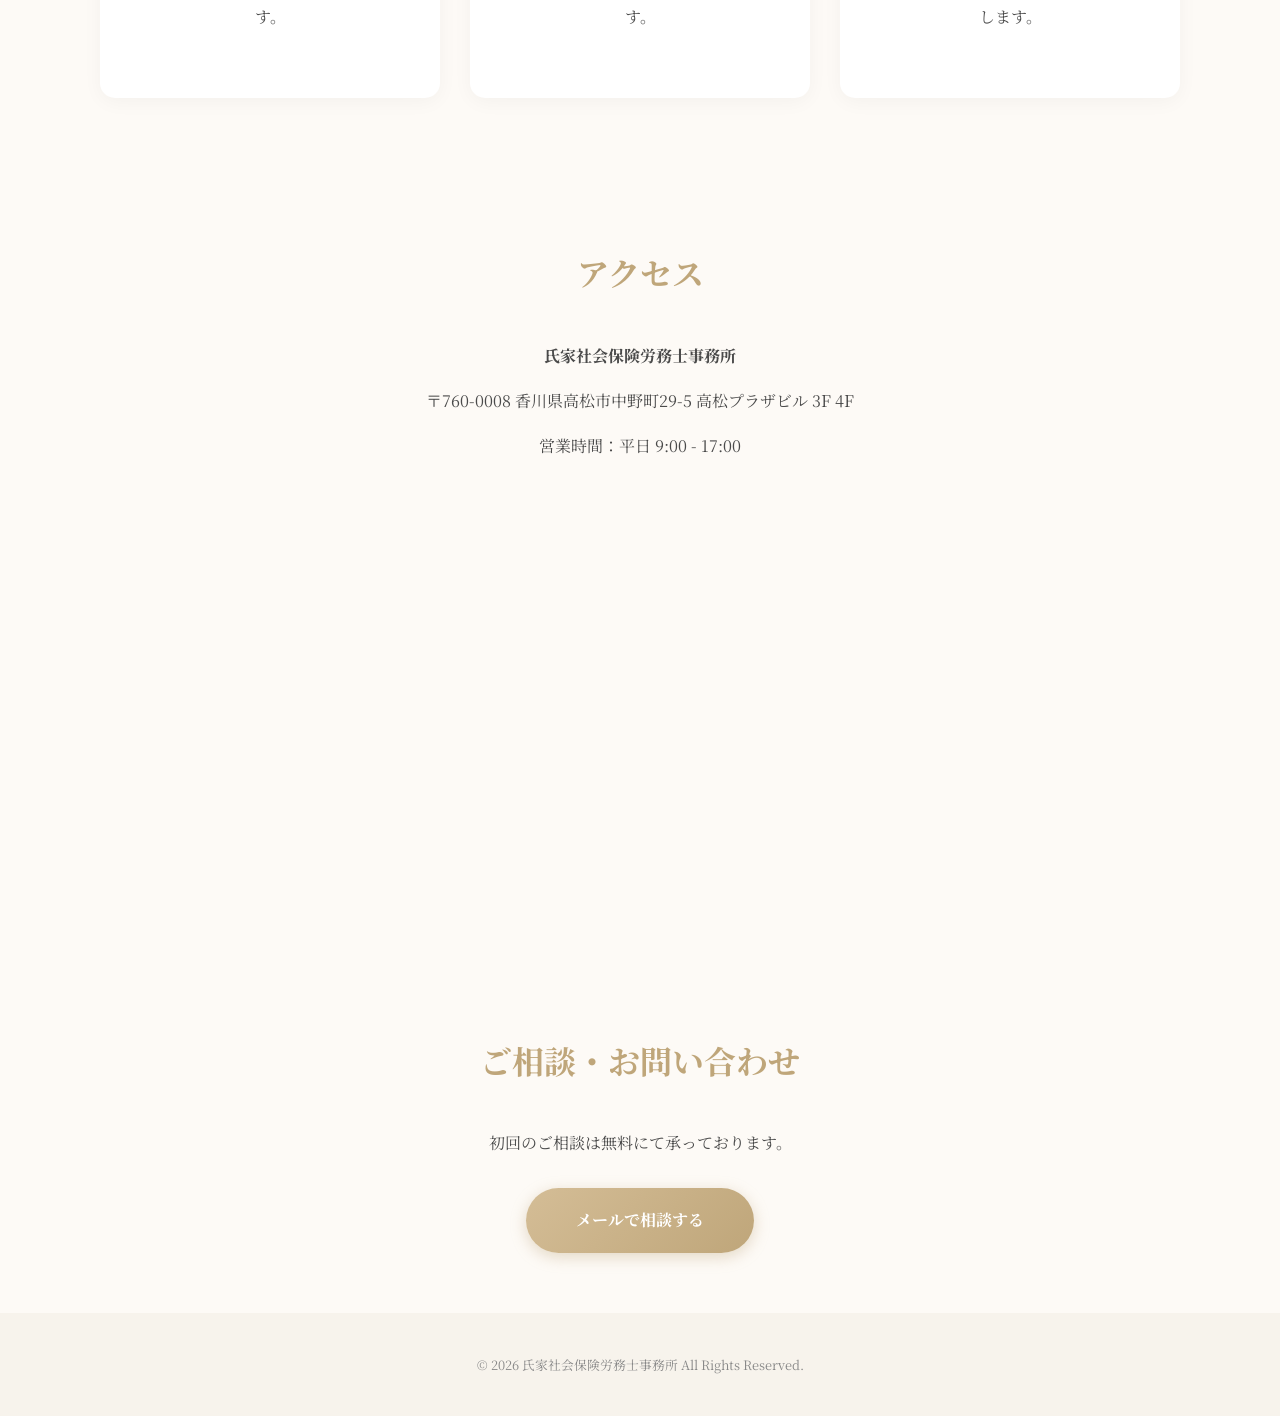
==== commit 11709644: "Add files via upload" ====
--- a/index.html
+++ b/index.html
@@ -34,7 +34,7 @@
         <div class="hero-slide" style="background-image: url('hero4.png');"></div>
         <div class="hero-slide" style="background-image: url('hero5.png');"></div>
 
-        <div class="hero-content fade-up">
+        <div class="hero-content fade-in">
             <h1>クライアント企業の未来を<br>共に支えるパートナー</h1>
             <p>丁寧でわかりやすい労務サポートをお届けします。</p>
         </div>
@@ -43,9 +43,13 @@
     <section id="about" class="section">
         <div class="container fade-in">
             <h2>私たちの想い</h2>
-            <p>企業を支えるのは「人」です。<br>
-            経営者様のお悩みに寄り添い、育児や介護などライフステージの変化があっても<br>
-            誰もが働き続けられる、しなやかで強い職場づくりをサポートいたします。</p>
+            <p class="concept-text">
+                企業を支えるのは「人」です。<br>
+                経営者様のお悩みに寄り添い<br>
+                育児や介護などライフステージの変化があっても<br>
+                誰もが働き続けられる<br>
+                しなやかで強い職場づくりをサポートいたします。
+            </p>
         </div>
     </section>
 
@@ -57,7 +61,9 @@
                 <p>日々の労務相談から面倒な手続きまで、身近なパートナーとして伴走します。</p>
             </a>
             <a href="service-rules.html" class="card fade-in">
-                <h3>就業規則の作成・見直し</h3>
+                <h3 class="service-title">
+                    就業規則の<br class="mobile-br">作成・見直し
+                </h3>
                 <p>会社を守り、従業員が安心して働ける実用的なルールづくりをご提案します。</p>
             </a>
             <a href="service-subsidy.html" class="card fade-in">
@@ -71,7 +77,12 @@
         <h2 class="fade-in">アクセス</h2>
         <div class="office-info fade-in">
             <p><strong>氏家社会保険労務士事務所</strong></p>
-            <p>〒760-0008 香川県高松市中野町29-5 高松プラザビル 3F 4F</p>
+            
+            <p class="access-address">
+                〒760-0008 香川県高松市中野町29-5<br class="mobile-br">
+                高松プラザビル 3F 4F
+            </p>
+            
             <p>営業時間：平日 9:00 - 17:00</p>
         </div>
         <div class="map-container fade-in">
--- a/style.css
+++ b/style.css
@@ -1,4 +1,5 @@
 /* --- ベース --- */
+
 body {
     font-family: 'Noto Serif JP', serif;
     margin: 0;
@@ -8,6 +9,7 @@
 }
 
 /* ヘッダー */
+
 header {
     display: flex;
     justify-content: space-between;
@@ -21,20 +23,20 @@
 }
 
 /* --- ロゴ周りの修正：決定版 --- */
-
 /* 1. 文字とロゴ全体の設定 */
-.logo { 
-    font-size: 1.6rem; 
-    font-weight: bold; 
+
+.logo {
+    font-size: 1.6rem;
+    font-weight: bold;
     text-decoration: none !important; /* 下線を絶対消す */
-    
-    display: flex; 
-    align-items: center; 
-    gap: 12px; 
+    display: flex;
+    align-items: center;
+    gap: 12px;
     transition: 0.3s;
 }
 
 /* 2. 色を「絶対に」シャンパンゴールドに固定する設定 */
+
 .logo,
 .logo:link,
 .logo:visited,
@@ -44,6 +46,7 @@
 }
 
 /* 3. ロゴマークのサイズ調整 */
+
 .logo-mark {
     height: 1.4em;   /* 1.2だと大きく、1.0だと小さく感じる場合は1.1がベストです */
     width: auto;
@@ -51,6 +54,7 @@
 }
 
 /* マウスを乗せたときだけ、少しだけ薄くする（反応を出す） */
+
 .logo:hover {
     opacity: 0.7;
 }
@@ -66,6 +70,7 @@
 header nav a { text-decoration: none; color: #666; font-size: 0.95rem; }
 
 /* --- ヒーローエリア全体 --- */
+
 .hero {
     position: relative;
     height: 80vh;        /* パソコンでの高さ（お好みで調整してください） */
@@ -76,6 +81,7 @@
 }
 
 /* --- 背景スライド（1枚ずつ） --- */
+
 .hero-slide {
     position: absolute;
     top: 0;
@@ -90,11 +96,13 @@
 }
 
 /* 表示されている画像（active）の設定 */
+
 .hero-slide.active {
     opacity: 1;
 }
 
 /* 画像を少し暗くして文字を読みやすくする（オーバーレイ） */
+
 .hero::after {
     content: '';
     position: absolute;
@@ -107,6 +115,7 @@
 }
 
 /* --- 文字コンテンツの入れ物 --- */
+
 .hero-content {
     position: relative;
     z-index: 10;         /* 画像や影よりも手前に出す */
@@ -119,20 +128,23 @@
 }
 
 /* 文字のサイズ調整 */
-.hero h1 { 
-    font-size: 3rem; 
-    line-height: 1.3; 
-    margin-bottom: 20px; 
+
+.hero h1 {
+    font-size: 3rem;
+    line-height: 1.3;
+    margin-bottom: 20px;
     text-shadow: 2px 2px 10px rgba(0,0,0,0.5); /* 文字に影をつけてさらに読みやすく */
 }
 
-.hero p { 
-    font-size: 1.3rem; 
+.hero p {
+    font-size: 1.3rem;
     text-shadow: 1px 1px 5px rgba(0,0,0,0.5);
 }
 
 /* カード */
+
 .cards { display: flex; justify-content: center; gap: 30px; flex-wrap: wrap; }
+
 .card {
     display: block;
     text-decoration: none;
@@ -141,59 +153,86 @@
     border-radius: 15px;
     width: 280px;
     box-shadow: 0 4px 20px rgba(0,0,0,0.04);
-    transition: transform 0.3s ease, box-shadow 0.3s ease; 
+    transition: transform 0.3s ease, box-shadow 0.3s ease;
     color: inherit;
 }
+
 .card:hover, .card:active {
     transform: translateY(-10px) !important;
     box-shadow: 0 12px 40px rgba(0,0,0,0.12);
 }
 
 /* --- お問い合わせフォーム固定デザイン --- */
+
 .br-sp { display: none; } /* PCでは改行タグを「存在しないもの」として扱う */
+
 .contact-page { padding: 80px 5%; background-color: #fff; }
+
 .contact-header { text-align: center; margin-bottom: 60px; }
+
 .contact-header h1 { display: flex; align-items: center; justify-content: center; font-size: 2rem; color: #333; }
+
 .contact-header h1::before, .contact-header h1::after { content: ""; width: 80px; height: 1px; background: #333; margin: 0 20px; }
-.form-container { max-width: 700px; margin: 0 auto; } 
+
+.form-container { max-width: 700px; margin: 0 auto; }
+
 .form-group { margin-bottom: 40px; text-align: left; }
+
 .form-group label { display: block; font-weight: bold; font-size: 0.95rem; margin-bottom: 12px; }
+
 .required { background: #e60012; color: #fff; font-size: 0.7rem; padding: 2px 6px; border-radius: 4px; margin-left: 10px; vertical-align: middle; }
 
+
+
 /* 入力欄（下線のみ） */
-.form-input { 
-    width: 100%; border: none; border-bottom: 1px solid #ccc; 
-    padding: 10px 0; font-size: 1rem; outline: none; transition: 0.3s; 
+
+.form-input {
+    width: 100%; border: none; border-bottom: 1px solid #ccc;
+    padding: 10px 0; font-size: 1rem; outline: none; transition: 0.3s;
     background: transparent; display: block; box-sizing: border-box;
 }
+
 .form-input:focus { border-bottom: 2px solid #bfa67a; }
 
 /* セレクトボックスのスタイル */
-.form-select { 
-    padding: 10px; border: 1px solid #ccc; border-radius: 4px; 
+
+.form-select {
+    padding: 10px; border: 1px solid #ccc; border-radius: 4px;
     width: 100%; max-width: 200px; font-size: 0.95rem; outline: none;
 }
+
 .form-select:focus { border: 1px solid #bfa67a; }
 
 .form-textarea { width: 100%; height: 150px; border: 1px solid #ccc; padding: 15px; border-radius: 5px; outline: none; box-sizing: border-box; display: block; }
+
 .check-radio-group { display: flex; gap: 20px; margin-top: 5px; }
 
 .submit-area { text-align: center; width: 100%; }
+
 /* 送信ボタン（ターコイズ） */
-.submit-btn { 
-    background: #26c6da; color: #fff; border: none; padding: 15px 80px; 
-    font-size: 1.1rem; border-radius: 4px; cursor: pointer; font-weight: bold; 
-    transition: 0.3s; display: inline-block; 
-}
+
+.submit-btn {
+    background: #26c6da; color: #fff; border: none; padding: 15px 80px;
+    font-size: 1.1rem; border-radius: 4px; cursor: pointer; font-weight: bold;
+    transition: 0.3s; display: inline-block;
+}
+
 .submit-btn:hover { background: #00acc1; }
 
 /* 料金・詳細ページ共通 */
+
 .price-page, .service-detail { padding: 80px 5%; max-width: 900px; margin: 0 auto; }
+
 .price-table { width: 100%; border-collapse: collapse; text-align: left; background: #fff; box-shadow: 0 4px 15px rgba(0,0,0,0.05); }
+
 .price-table th, .price-table td { padding: 20px; border-bottom: 1px solid #f0f0f0; }
+
 .price-table th { background-color: #fbf8f2; color: #bfa67a; }
+
 .price-cta { display: flex; justify-content: center; align-items: center; gap: 20px; margin-top: 50px; width: 100%; flex-wrap: wrap; }
+
 /* ボタンの基本デザイン（立体感・グラデーション） */
+
 .btn {
     display: inline-block;
     background: linear-gradient(135deg, #d4bd96 0%, #bfa67a 100%); /* 金色系のグラデーション */
@@ -209,6 +248,7 @@
 }
 
 /* マウスを乗せた時（ホバー）の動き */
+
 .btn:hover {
     transform: translateY(-3px); /* 3ピクセル上に浮かせる */
     box-shadow: 0 8px 25px rgba(191, 166, 122, 0.5); /* 影を強くして立体感を強調 */
@@ -216,22 +256,27 @@
 }
 
 /* クリックした瞬間の動き */
+
 .btn:active {
     transform: translateY(1px);  /* 1ピクセル沈ませて「押した感」を出す */
     box-shadow: 0 2px 10px rgba(191, 166, 122, 0.3);
 }
 
 /* 2番目のボタン（サブ）の色 */
+
 .btn.secondary {
     background: #555;
     box-shadow: 0 4px 15px rgba(0, 0, 0, 0.2);
 }
 
 /* セクション共通 */
+
 .section { padding: 60px 5%; text-align: center; }
+
 .section h2 { font-size: 2rem; color: #bfa67a; margin-bottom: 40px; }
 
 /* マップを画面幅に合わせる */
+
 .map-container iframe {
     width: 100%;       /* 画面の横幅いっぱいにする */
     max-width: 1000px;  /* でもパソコンでは1000px以上にならないようにする */
@@ -240,17 +285,22 @@
 }
 
 /* フッター */
+
 footer { padding: 40px 5%; background-color: #f7f3ec; text-align: center; }
+
 .copyright { font-size: 0.8rem; color: #888; margin: 0; display: block; }
 
 /* アニメーション */
+
 .fade-in { opacity: 0; transition: 0.8s ease-out; }
+
 .fade-in.show { opacity: 1; transform: translateY(0); }
+
 .fade-in:not(.show) { transform: translateY(30px); }
 
 /* --- キャッチコピーのアニメーション設定 --- */
-
 /* 1. 動きの正体（アニメーションの定義） */
+
 @keyframes fadeUp {
     from {
         opacity: 0;
@@ -263,16 +313,35 @@
 }
 
 /* 2. アニメーションを実行するクラス */
+
 .fade-up {
     animation: fadeUp 1.5s ease-out forwards; /* 1.5秒かけて実行 */
 }
 
+/* パソコンで見るときは改行を隠す設定（これは @media の外に書いてください） */
+
+.mobile-br {
+    display: none;
+}
+
+/* --- 私たちの想い：ラインを消して元に戻す --- */
+
+.concept-text {
+    text-align: center;
+    margin: 40px auto;      /* 上下の余白を少し調整 */
+    color: #4a4a4a;
+    width: auto;            /* fit-contentをやめて元に戻す */
+    line-height: 2.0;       /* PCでもゆったりした行間に */
+}
+
 /* スマホ対応 */
+
 @media (max-width: 768px) {
+
     /* ヘッダー全体の余白を少し詰める */
-    header { 
-        flex-direction: column; 
-        padding: 15px 10px; 
+    header {
+        flex-direction: column;
+        padding: 15px 10px;
     }
 
     /* スマホでの各セクションの余白をさらに狭くする */
@@ -286,25 +355,29 @@
     }
 
     /* メニューの間隔と文字サイズを調整して1行に収める */
-    header nav ul { 
-        margin-top: 15px; 
+    header nav ul {
+        margin-top: 15px;
         gap: 10px;      /* 項目間の隙間を狭くしました */
         justify-content: center;
     }
 
-    header nav a { 
+    header nav a {
         font-size: 0.8rem;    /* 文字を少しだけ小さくしました */
         white-space: nowrap;  /* 文字が途中で折れ曲がらないようにする魔法です */
     }
 
     /* ヒーローエリアの調整 */
+
     @media (max-width: 768px) {
     .hero { height: 60vh; }
+
     .hero h1 { font-size: 1.5rem; } /* 以前の調整に合わせて小さく */
+
     .hero p { font-size: 1rem; }
     }
 
     /* カードのサイズを統一して文字を小さくする設定 */
+
     .cards {
         display: flex;
         flex-wrap: wrap;
@@ -313,22 +386,26 @@
     }
 
     .card {
-        width: calc(50% - 10px); 
+        width: calc(50% - 10px);
         padding: 10px 10px;      /* 20pxから10pxに半分にしました */
         min-height: 170px;       /* 220pxから170pxにギュッと縮めました */
         display: flex;
         flex-direction: column;
-        justify-content: center; 
+        justify-content: center;
         box-sizing: border-box;
     }
 
     /* カード内のタイトルの文字サイズ */
+
     .card h3 {
         font-size: 0.95rem;      /* 1.6remから大幅に小さくして1行に収まりやすくします */
         margin-bottom: 8px;
     }
 
+
+
     /* カード内の説明文の文字サイズ */
+
     .card p {
         font-size: 0.75rem;      /* 文字を小さくして情報量を確保 */
         line-height: 1.5;
@@ -336,36 +413,40 @@
     }
 
     /* 3枚目のサイズも1・2枚目と全く同じにする */
+
     .card:last-child {
-        width: calc(50% - 10px); 
+        width: calc(50% - 10px);
         margin-top: 0;
     }
 
     /* お問い合わせページのヘッダー（タイトル周り）の調整 */
-    .contact-page { 
+
+    .contact-page {
         padding: 40px 5% !important; /* 上下の余白を詰める */
     }
 
-    .contact-header h1 { 
+    .contact-header h1 {
         font-size: 1.4rem !important; /* 文字を少し小さく */
         white-space: nowrap;          /* 絶対に改行させない魔法 */
     }
 
-    .contact-header h1::before, .contact-header h1::after { 
+    .contact-header h1::before, .contact-header h1::after {
         width: 20px !important;       /* 横線をかなり短くしてタイトルを主役に */
-        margin: 0 10px !important; 
-    }
-
-    .contact-header p { 
+        margin: 0 10px !important;
+    }
+
+    .contact-header p {
         font-size: 0.85rem;           /* 説明文も少し小さくしてバランスを取る */
         line-height: 1.6;
         padding: 0 10px;
     }
 
     /* お問い合わせページのロゴ周りをコンパクトに */
+
     .contact-page header {
         padding: 10px !important;
     }
+
     .contact-page .logo {
         font-size: 1.2rem !important;
     }
@@ -373,9 +454,73 @@
     .br-sp { display: block; } /* スマホの画面幅になったら、改行を有効にする */
 
     /* 各セクションのタイトルの文字サイズを調整 */
+
     .section h2 {
         font-size: 1.5rem;    /* 2remくらいだったものを1.5まで小さくします */
         white-space: nowrap;  /* 絶対に改行させないという強い意志 */
         letter-spacing: -0.5px; /* 文字の間隔をほんの少しだけ詰めて収まりを良くします */
     }
+
+    /* ロゴ全体の調整 */
+
+    .logo {
+        font-size: 1.1rem !important; /* 文字を少し小さくして収まりを良くします */
+        white-space: nowrap;         /* 絶対に改行させないという魔法の指示 */
+        gap: 8px;                    /* ロゴマークとの隙間も少しだけ詰めます */
+        letter-spacing: -0.5px;      /* 文字の間隔をわずかに詰めるとさらに綺麗です */
+    }
+
+    /* ロゴマークのサイズも文字に合わせて微調整 */
+
+    .logo-mark {
+        height: 1.1em;
+    }
+
+    /* --- 私たちの想い セクションの調整 --- */
+    /* 1. パソコンではスマホ用の改行を無効にする */
+
+    .mobile-br {
+        display: none;
+    }
+
+    /* 2. スマホ（画面幅768px以下）の時の設定 */
+
+    @media (max-width: 768px) {
+        /* 改行を有効にする */
+        .mobile-br {
+            display: block;
+        }
+
+        /* 文章の見た目を整える（スマホ版） */
+
+        .concept-text {
+            white-space: nowrap; /* スマホで「す。」が落ちない魔法は残しておきます */
+            font-size: 3.8vw;    /* スマホでの完璧なサイズ設定 */
+            line-height: 2.2;
+        }
+
+        .service-title {
+            white-space: nowrap;    /* これで「作成・見直し」が勝手に改行されるのを防ぎます */
+            line-height: 1.5;       /* 2行になった時の行間をきれいに整えます */
+            font-size: 1.15rem;     /* 文字サイズはお好みで微調整してください */
+            margin-bottom: 10px;
+            display: block;         /* 念のためブロック要素として扱います */
+        }
+
+        /* もし上に書いていなければこれも必要です */
+
+        .mobile-br {
+            display: block;         /* スマホの時だけ改行を有効にする */
+        }
+
+        .access-address {
+            text-align: center;     /* 中央寄せ */
+            line-height: 1.8;       /* 行間を読みやすく調整 */
+            white-space: nowrap;    /* 各行が勝手に途中で割れるのを防ぐ魔法 */
+            /* 画面の横幅に合わせて、文字サイズを自動で微調整します */
+            font-size: 3.4vw;       /* 3.4vw は「画面幅の3.4%」という意味です */
+            margin-top: 15px;
+            padding: 0 10px;
+        }
+    }
 }
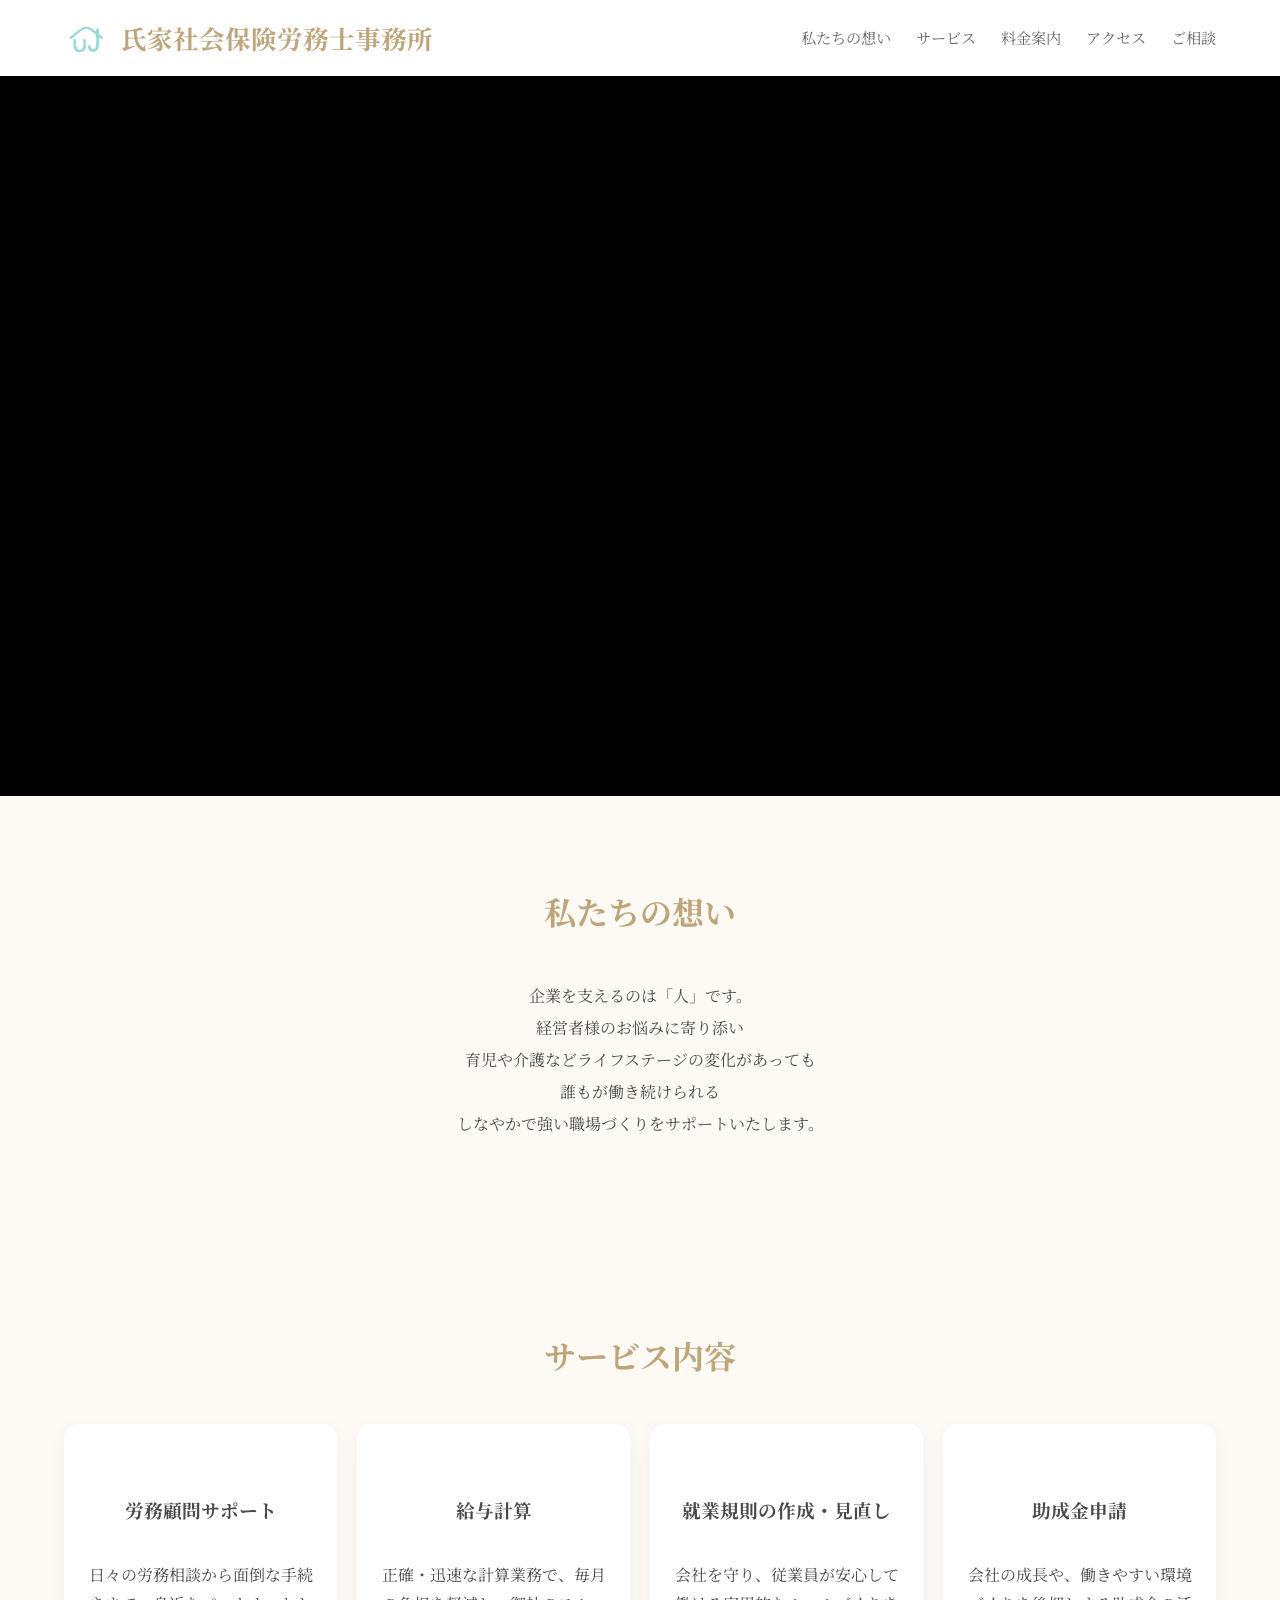
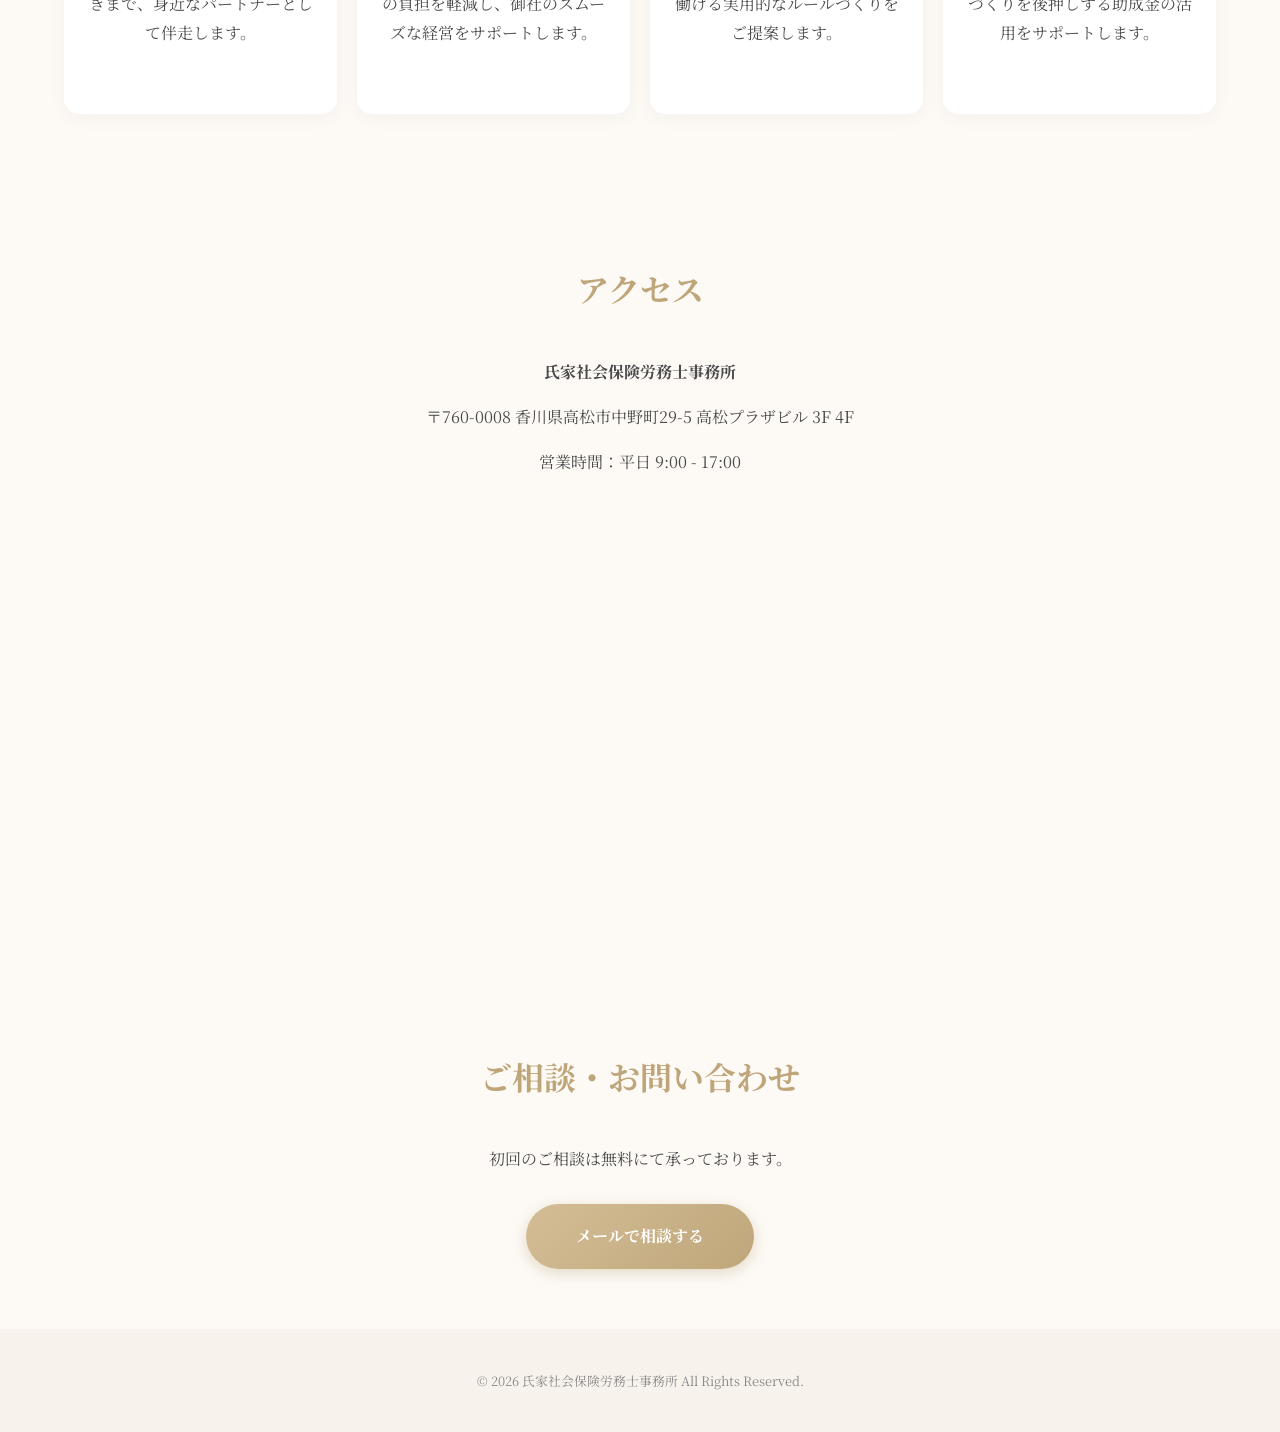
==== commit 5df33dc7: "Add files via upload" ====
--- a/index.html
+++ b/index.html
@@ -3,7 +3,8 @@
 <head>
     <meta charset="UTF-8">
     <meta name="viewport" content="width=device-width, initial-scale=1.0">
-    <title>氏家社会保険労務士事務所 | 高松市の労務サポート</title>
+    <title>高松市の社労士なら氏家社会保険労務士事務所｜企業の未来を支えるパートナー</title>
+    <meta name="description" content="高松市で労務顧問、給与計算、就業規則の見直し、助成金申請なら、氏家社会保険労務士事務所へ。経営者様の悩みに寄り添い、丁寧でわかりやすいサポートでしなやかで強い職場づくりをお手伝いします。初回相談は無料。">
     <link rel="icon" href="favicon.png" type="image/png">
     <link rel="preconnect" href="https://fonts.googleapis.com">
     <link rel="preconnect" href="https://fonts.gstatic.com" crossorigin>
@@ -54,24 +55,32 @@
     </section>
 
     <section id="service" class="section">
-        <h2 class="fade-in">サービス内容</h2>
-        <div class="cards">
-            <a href="service-consultation.html" class="card fade-in">
-                <h3>労務顧問サポート</h3>
-                <p>日々の労務相談から面倒な手続きまで、身近なパートナーとして伴走します。</p>
-            </a>
-            <a href="service-rules.html" class="card fade-in">
-                <h3 class="service-title">
-                    就業規則の<br class="mobile-br">作成・見直し
-                </h3>
-                <p>会社を守り、従業員が安心して働ける実用的なルールづくりをご提案します。</p>
-            </a>
-            <a href="service-subsidy.html" class="card fade-in">
-                <h3>助成金申請</h3>
-                <p>会社の成長や、働きやすい環境づくりを後押しする助成金の活用をサポートします。</p>
-            </a>
-        </div>
-    </section>
+    <h2 class="fade-in">サービス内容</h2>
+    
+    <div class="cards">
+        <a href="service-consultation.html" class="card fade-in">
+            <h3>労務顧問サポート</h3>
+            <p>日々の労務相談から面倒な手続きまで、身近なパートナーとして伴走します。</p>
+        </a>
+
+        <a href="service-payroll.html" class="card fade-in">
+            <h3>給与計算</h3>
+            <p>正確・迅速な計算業務で、毎月の負担を軽減し、御社のスムーズな経営をサポートします。</p>
+        </a>
+
+        <a href="service-rules.html" class="card fade-in">
+            <h3 class="service-title">
+                就業規則の<br class="mobile-br">作成・見直し
+            </h3>
+            <p>会社を守り、従業員が安心して働ける実用的なルールづくりをご提案します。</p>
+        </a>
+
+        <a href="service-subsidy.html" class="card fade-in">
+            <h3>助成金申請</h3>
+            <p>会社の成長や、働きやすい環境づくりを後押しする助成金の活用をサポートします。</p>
+        </a>
+    </div>
+</section>
 
     <section id="access" class="section">
         <h2 class="fade-in">アクセス</h2>
--- a/style.css
+++ b/style.css
@@ -143,20 +143,35 @@
 
 /* カード */
 
-.cards { display: flex; justify-content: center; gap: 30px; flex-wrap: wrap; }
-
+/* --- サービスカード全体の箱（PC版） --- */
+.cards { 
+    display: flex; 
+    justify-content: center; 
+    gap: 20px;          /* 4枚並べるために隙間を30pxから20pxに少し詰めました */
+    flex-wrap: nowrap;  /* PCでは絶対に横一列を死守します */
+    max-width: 1200px;  /* 全体の幅を少し広げて4枚収まりやすくしました */
+    margin: 0 auto;
+}
+
+/* --- 個別のカード（PC版） --- */
 .card {
-    display: block;
+    display: flex;      /* 中の文字を中央に寄せるために flex に変更 */
+    flex-direction: column;
+    justify-content: center;
     text-decoration: none;
     background-color: #fff;
-    padding: 50px 30px;
+    padding: 50px 20px; /* 左右の余白を少し調整して4枚並びに対応 */
     border-radius: 15px;
-    width: 280px;
+    /* ↓ PCでは「4枚並び」になるように幅を自動計算させます */
+    width: calc(25% - 15px); 
+    min-width: 240px;   /* 狭くなりすぎないよう制限 */
     box-shadow: 0 4px 20px rgba(0,0,0,0.04);
-    transition: transform 0.3s ease, box-shadow 0.3s ease;
+    transition: transform 0.3s ease, box-shadow 0.3s ease; 
     color: inherit;
-}
-
+    box-sizing: border-box;
+}
+
+/* --- マウスを乗せた時の動き（なっちゃんのコードを継承） --- */
 .card:hover, .card:active {
     transform: translateY(-10px) !important;
     box-shadow: 0 12px 40px rgba(0,0,0,0.12);
@@ -255,7 +270,7 @@
     filter: brightness(1.1);    /* 少しだけ明るくして「光った」感じを出す */
 }
 
-/* クリックした瞬間の動き */
+/* クリックした瞬間の動き */    
 
 .btn:active {
     transform: translateY(1px);  /* 1ピクセル沈ませて「押した感」を出す */
@@ -334,193 +349,123 @@
     line-height: 2.0;       /* PCでもゆったりした行間に */
 }
 
-/* スマホ対応 */
-
+/* =========================================
+   スマホ専用：なっちゃんのこだわり＆2×2統合版
+   ========================================= */
 @media (max-width: 768px) {
 
-    /* ヘッダー全体の余白を少し詰める */
+    /* 1. ヘッダー・ナビの調整（1行に収める魔法） */
     header {
         flex-direction: column;
         padding: 15px 10px;
     }
-
-    /* スマホでの各セクションの余白をさらに狭くする */
-    .section {
-        padding: 40px 5%; /* スマホでは上下40pxくらいがちょうど良いです */
-    }
-
-    /* マップの縦幅を縮めて横長にする */
-    .map-container iframe {
-        height: 200px; /* 450pxから250pxに縮めて、スッキリした長方形にします */
-    }
-
-    /* メニューの間隔と文字サイズを調整して1行に収める */
     header nav ul {
         margin-top: 15px;
-        gap: 10px;      /* 項目間の隙間を狭くしました */
+        gap: 10px;
         justify-content: center;
     }
-
     header nav a {
-        font-size: 0.8rem;    /* 文字を少しだけ小さくしました */
-        white-space: nowrap;  /* 文字が途中で折れ曲がらないようにする魔法です */
-    }
-
-    /* ヒーローエリアの調整 */
-
-    @media (max-width: 768px) {
-    .hero { height: 60vh; }
-
-    .hero h1 { font-size: 1.5rem; } /* 以前の調整に合わせて小さく */
-
-    .hero p { font-size: 1rem; }
-    }
-
-    /* カードのサイズを統一して文字を小さくする設定 */
-
-    .cards {
-        display: flex;
-        flex-wrap: wrap;
-        justify-content: center;
-        gap: 15px;
-    }
-
-    .card {
-        width: calc(50% - 10px);
-        padding: 10px 10px;      /* 20pxから10pxに半分にしました */
-        min-height: 170px;       /* 220pxから170pxにギュッと縮めました */
-        display: flex;
-        flex-direction: column;
-        justify-content: center;
-        box-sizing: border-box;
-    }
-
-    /* カード内のタイトルの文字サイズ */
-
-    .card h3 {
-        font-size: 0.95rem;      /* 1.6remから大幅に小さくして1行に収まりやすくします */
-        margin-bottom: 8px;
-    }
-
-
-
-    /* カード内の説明文の文字サイズ */
-
-    .card p {
-        font-size: 0.75rem;      /* 文字を小さくして情報量を確保 */
-        line-height: 1.5;
-        margin: 0;
-    }
-
-    /* 3枚目のサイズも1・2枚目と全く同じにする */
-
-    .card:last-child {
-        width: calc(50% - 10px);
-        margin-top: 0;
-    }
-
-    /* お問い合わせページのヘッダー（タイトル周り）の調整 */
-
-    .contact-page {
-        padding: 40px 5% !important; /* 上下の余白を詰める */
-    }
-
-    .contact-header h1 {
-        font-size: 1.4rem !important; /* 文字を少し小さく */
-        white-space: nowrap;          /* 絶対に改行させない魔法 */
-    }
-
-    .contact-header h1::before, .contact-header h1::after {
-        width: 20px !important;       /* 横線をかなり短くしてタイトルを主役に */
-        margin: 0 10px !important;
-    }
-
-    .contact-header p {
-        font-size: 0.85rem;           /* 説明文も少し小さくしてバランスを取る */
-        line-height: 1.6;
-        padding: 0 10px;
-    }
-
-    /* お問い合わせページのロゴ周りをコンパクトに */
-
-    .contact-page header {
-        padding: 10px !important;
-    }
-
-    .contact-page .logo {
-        font-size: 1.2rem !important;
-    }
-
-    .br-sp { display: block; } /* スマホの画面幅になったら、改行を有効にする */
-
-    /* 各セクションのタイトルの文字サイズを調整 */
-
-    .section h2 {
-        font-size: 1.5rem;    /* 2remくらいだったものを1.5まで小さくします */
-        white-space: nowrap;  /* 絶対に改行させないという強い意志 */
-        letter-spacing: -0.5px; /* 文字の間隔をほんの少しだけ詰めて収まりを良くします */
-    }
-
-    /* ロゴ全体の調整 */
-
+        font-size: 0.8rem;
+        white-space: nowrap; /* 文字を折らせない */
+    }
+
+    /* 2. ロゴ（絶対シャンパンゴールド＆サイズ） */
     .logo {
-        font-size: 1.1rem !important; /* 文字を少し小さくして収まりを良くします */
-        white-space: nowrap;         /* 絶対に改行させないという魔法の指示 */
-        gap: 8px;                    /* ロゴマークとの隙間も少しだけ詰めます */
-        letter-spacing: -0.5px;      /* 文字の間隔をわずかに詰めるとさらに綺麗です */
-    }
-
-    /* ロゴマークのサイズも文字に合わせて微調整 */
-
+        font-size: 1.1rem !important;
+        white-space: nowrap;
+        gap: 8px;
+        letter-spacing: -0.5px;
+        color: #bfa67a !important;
+    }
     .logo-mark {
         height: 1.1em;
     }
 
-    /* --- 私たちの想い セクションの調整 --- */
-    /* 1. パソコンではスマホ用の改行を無効にする */
-
-    .mobile-br {
-        display: none;
-    }
-
-    /* 2. スマホ（画面幅768px以下）の時の設定 */
-
-    @media (max-width: 768px) {
-        /* 改行を有効にする */
-        .mobile-br {
-            display: block;
-        }
-
-        /* 文章の見た目を整える（スマホ版） */
-
-        .concept-text {
-            white-space: nowrap; /* スマホで「す。」が落ちない魔法は残しておきます */
-            font-size: 3.8vw;    /* スマホでの完璧なサイズ設定 */
-            line-height: 2.2;
-        }
-
-        .service-title {
-            white-space: nowrap;    /* これで「作成・見直し」が勝手に改行されるのを防ぎます */
-            line-height: 1.5;       /* 2行になった時の行間をきれいに整えます */
-            font-size: 1.15rem;     /* 文字サイズはお好みで微調整してください */
-            margin-bottom: 10px;
-            display: block;         /* 念のためブロック要素として扱います */
-        }
-
-        /* もし上に書いていなければこれも必要です */
-
-        .mobile-br {
-            display: block;         /* スマホの時だけ改行を有効にする */
-        }
-
-        .access-address {
-            text-align: center;     /* 中央寄せ */
-            line-height: 1.8;       /* 行間を読みやすく調整 */
-            white-space: nowrap;    /* 各行が勝手に途中で割れるのを防ぐ魔法 */
-            /* 画面の横幅に合わせて、文字サイズを自動で微調整します */
-            font-size: 3.4vw;       /* 3.4vw は「画面幅の3.4%」という意味です */
-            margin-top: 15px;
-            padding: 0 10px;
-        }
-    }
+    /* 3. ヒーロー・セクション全体 */
+    .hero { height: 60vh; }
+    .hero h1 { font-size: 1.5rem; }
+    .hero p { font-size: 1rem; }
+    .section { padding: 40px 5%; }
+    .section h2 {
+        font-size: 1.5rem;
+        white-space: nowrap;
+        letter-spacing: -0.5px;
+        color: #bfa67a;
+    }
+
+    /* 4. 【決定版】サービスカード 2×2 配置 */
+    .cards {
+        display: grid !important;
+        grid-template-columns: 1fr 1fr !important; /* 左右50%ずつ */
+        gap: 12px !important;
+        padding: 0 15px 20px !important;
+        box-sizing: border-box !important;
+        width: 100% !important;
+    }
+    .card {
+    /* これがPC版の 240px 指定を無効化する魔法 */
+    min-width: 0 !important; 
+    
+    /* これが「1列にするか2列にするか」の決め手 */
+    width: 100% !important; /* グリッド（Grid）を使っている場合は 100% でOK */
+    
+    /* 以下、なっちゃんの今の設定 */
+    padding: 15px 10px;
+    min-height: 170px;
+    display: flex;
+    flex-direction: column;
+    justify-content: center;
+    box-sizing: border-box;
+    margin: 0 !important;
+}
+
+    /* カード内のタイトル（なっちゃん設定：0.95rem） */
+    .card h3, .card .service-title {
+        font-size: 0.95rem !important;
+        margin-bottom: 8px !important;
+        line-height: 1.4 !important;
+        color: #bfa67a !important;
+        font-weight: bold;
+        white-space: nowrap; /* 作成・見直しを1行に */
+    }
+
+    /* カード内の説明文（なっちゃん設定：0.75rem） */
+    .card p {
+        font-size: 0.75rem !important;
+        line-height: 1.5 !important;
+        margin: 0 !important;
+        color: #666 !important;
+    }
+
+    /* 5. 私たちの想い（なっちゃん設定：3.8vw） */
+    .concept-text {
+        white-space: nowrap;
+        font-size: 3.8vw;
+        line-height: 2.2;
+        text-align: center;
+    }
+
+    /* 6. アクセス（なっちゃん設定：3.4vw） */
+    .access-address {
+        text-align: center;
+        line-height: 1.8;
+        white-space: nowrap;
+        font-size: 3.4vw;
+        margin-top: 15px;
+        padding: 0 10px;
+    }
+
+    /* 7. お問い合わせ（絶対改行させない） */
+    .contact-header h1 {
+        font-size: 1.4rem !important;
+        white-space: nowrap !important;
+    }
+    .contact-header h1::before, .contact-header h1::after {
+        width: 20px !important;
+    }
+
+    /* 8. その他調整 */
+    .map-container iframe { height: 200px; }
+    .mobile-br { display: block !important; }
+    .br-sp { display: block !important; }
 }
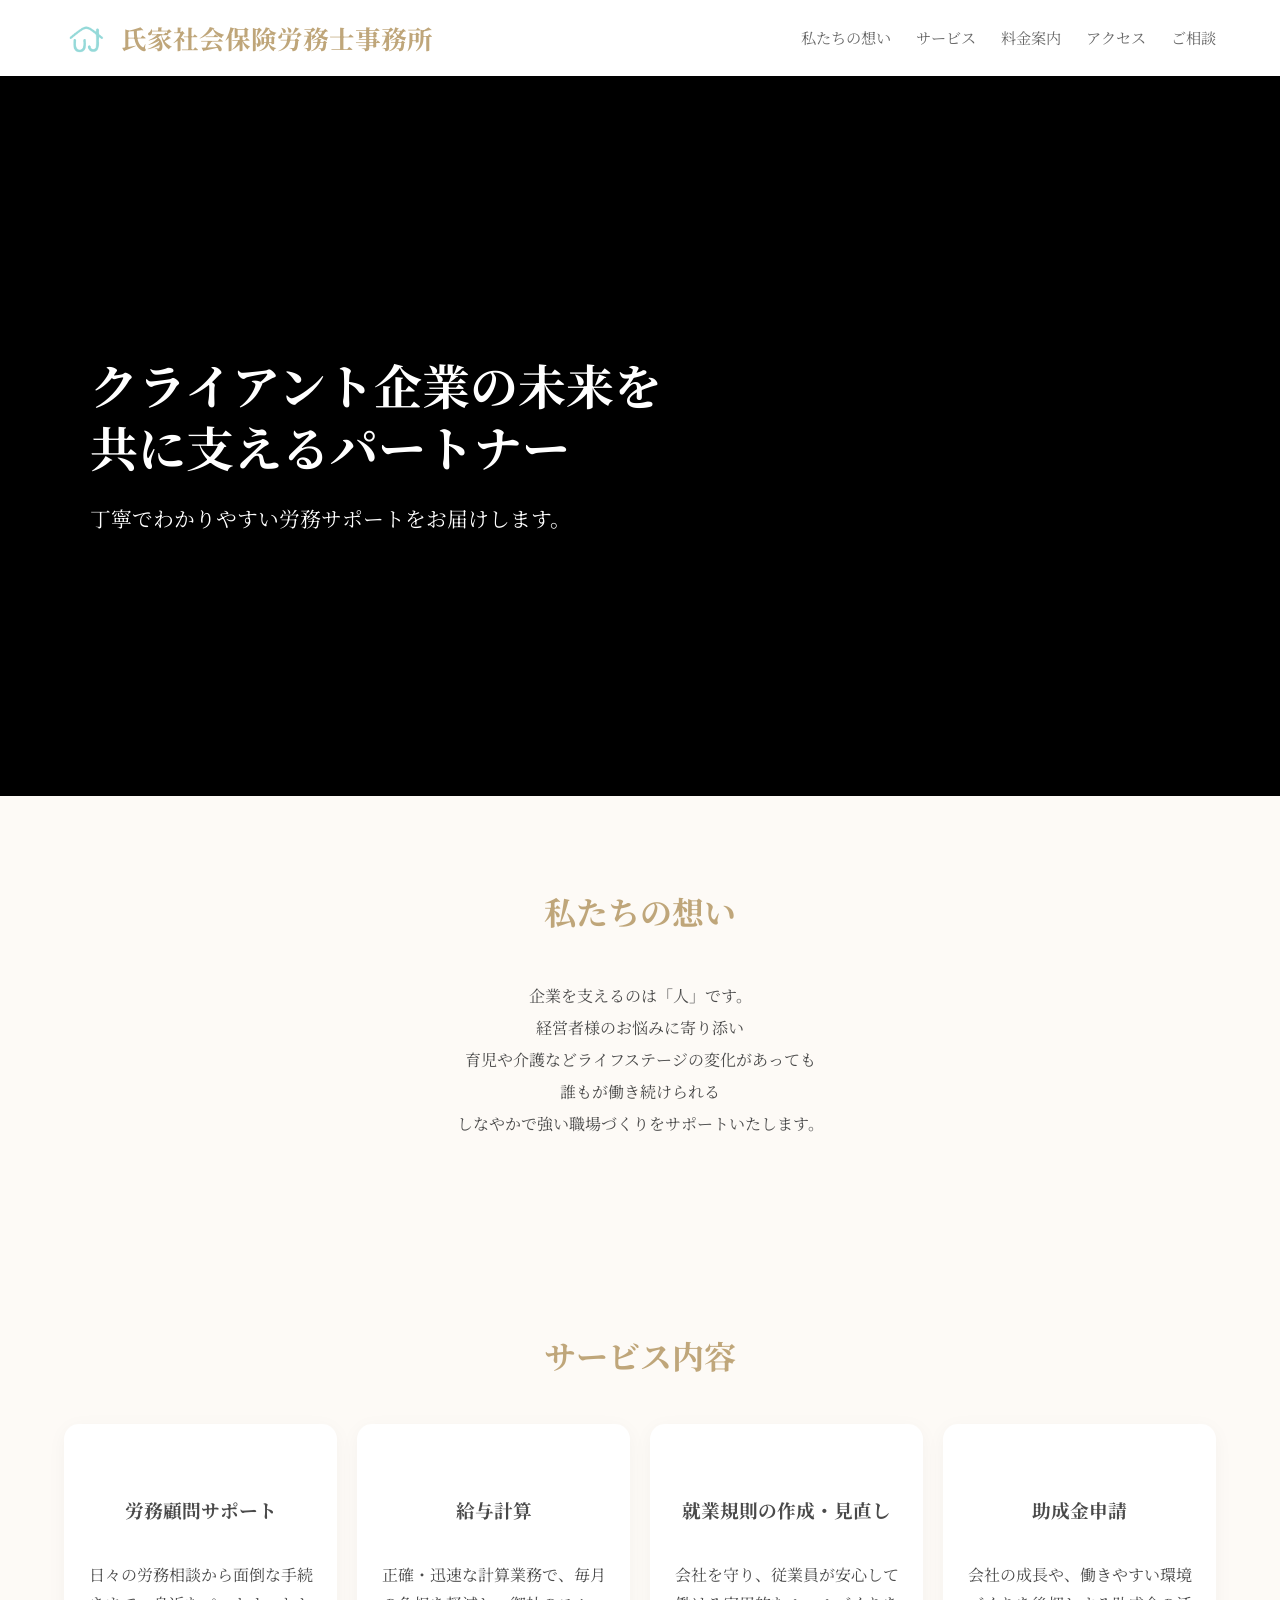
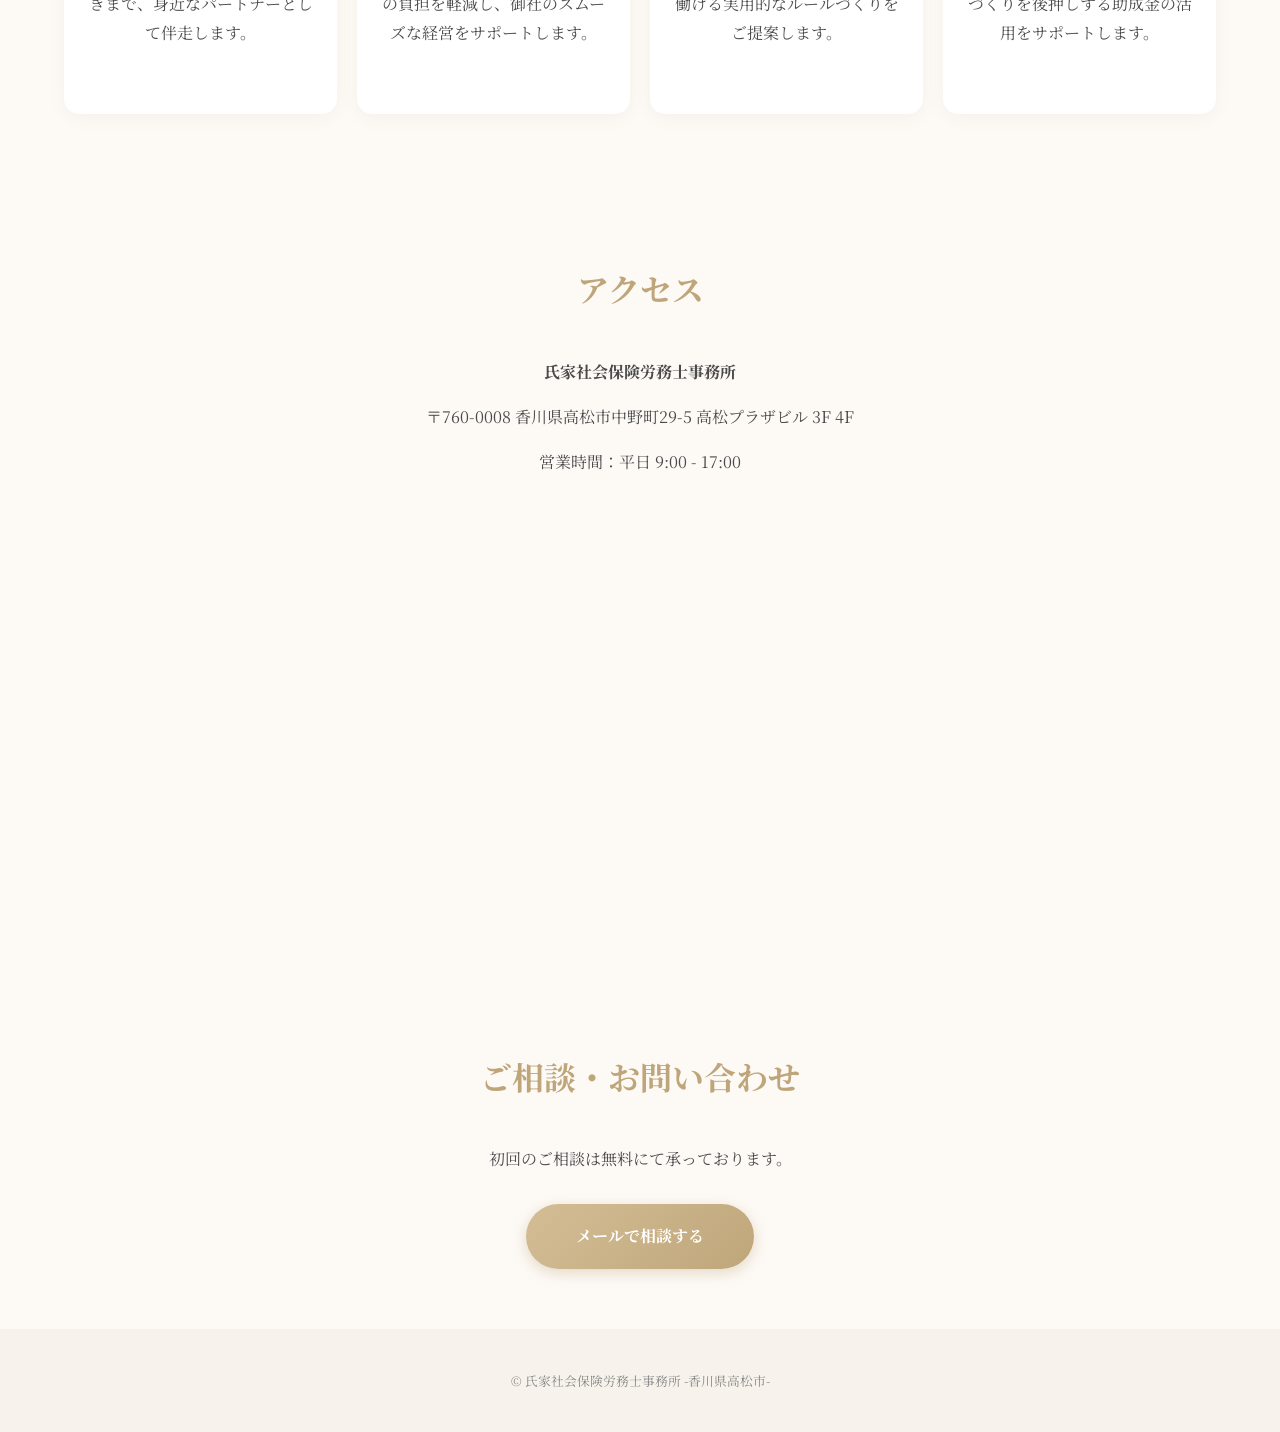
==== commit 4924e125: "Add files via upload" ====
--- a/index.html
+++ b/index.html
@@ -108,7 +108,7 @@
     </section>
 
     <footer>
-        <p class="copyright">© 2026 氏家社会保険労務士事務所 All Rights Reserved.</p>
+        <p class="copyright">© 氏家社会保険労務士事務所 -香川県高松市-</p>
     </footer>
 
     <script src="script.js"></script>
